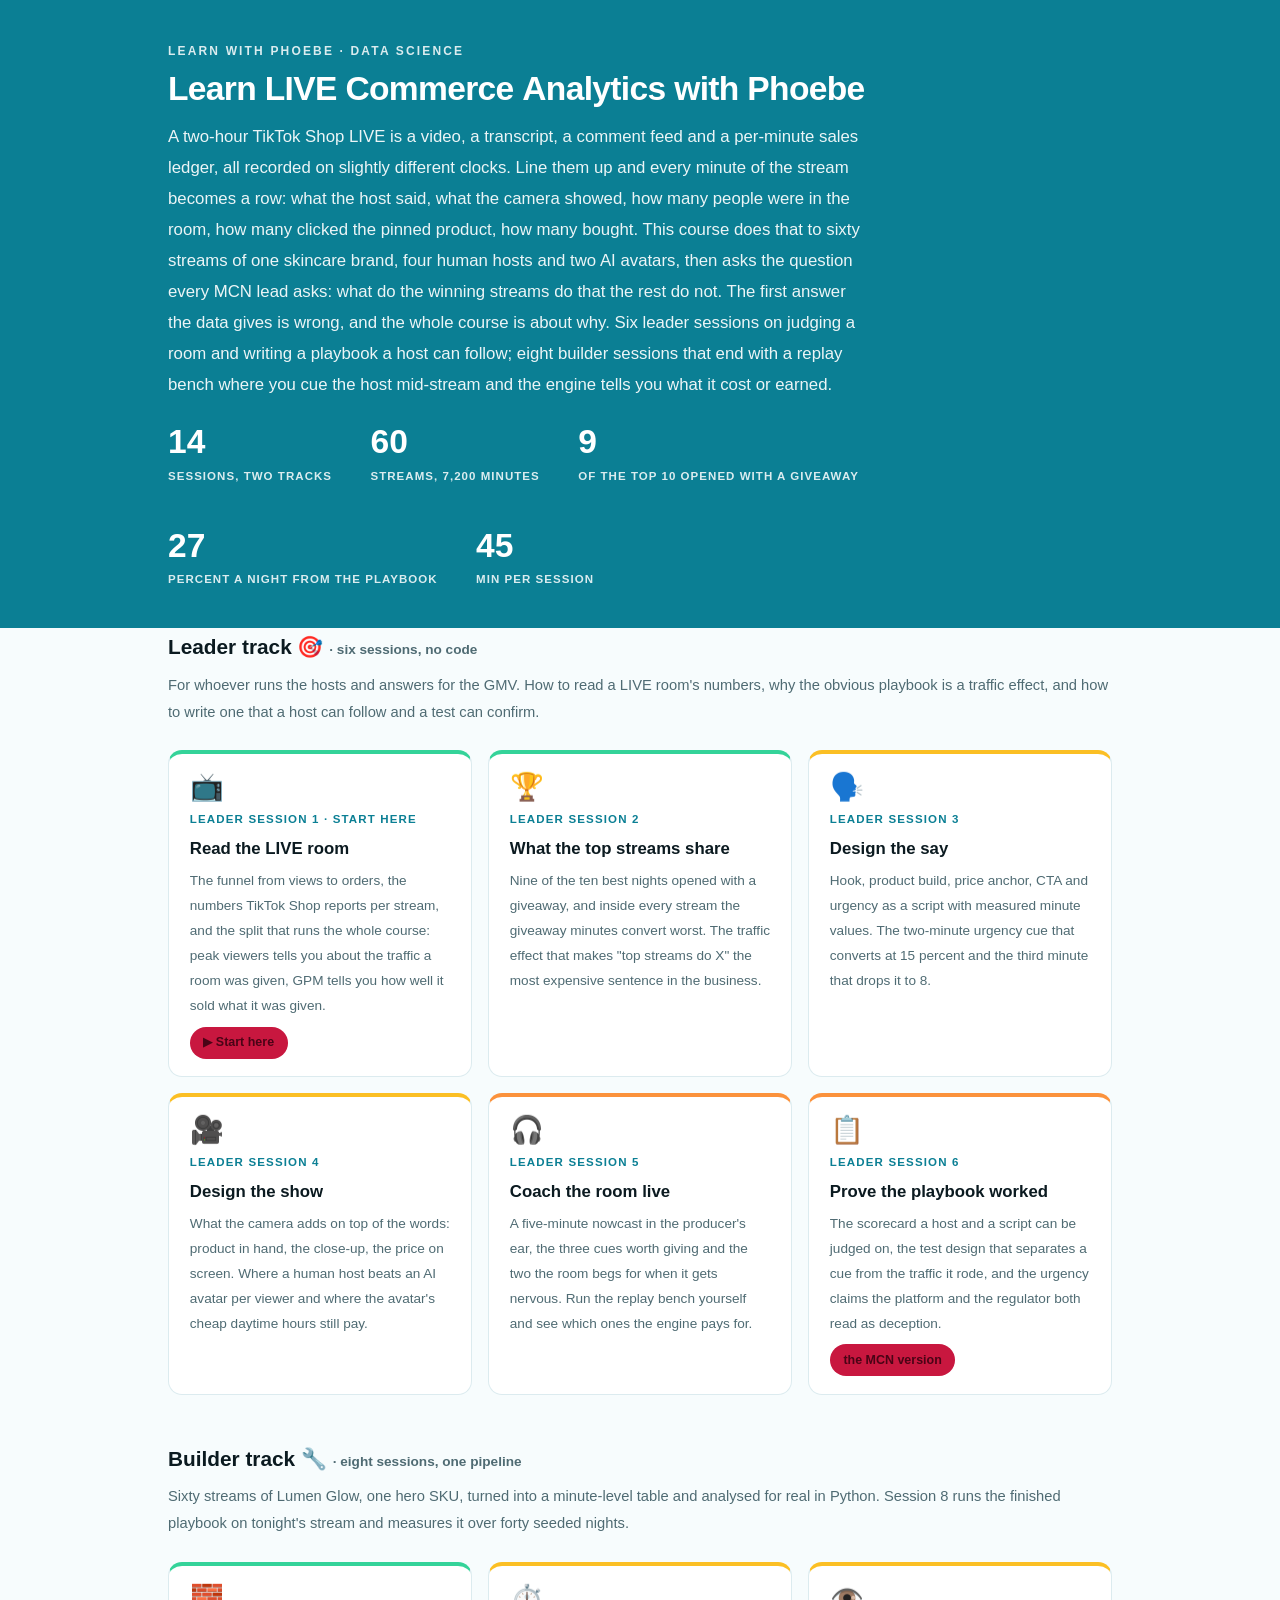
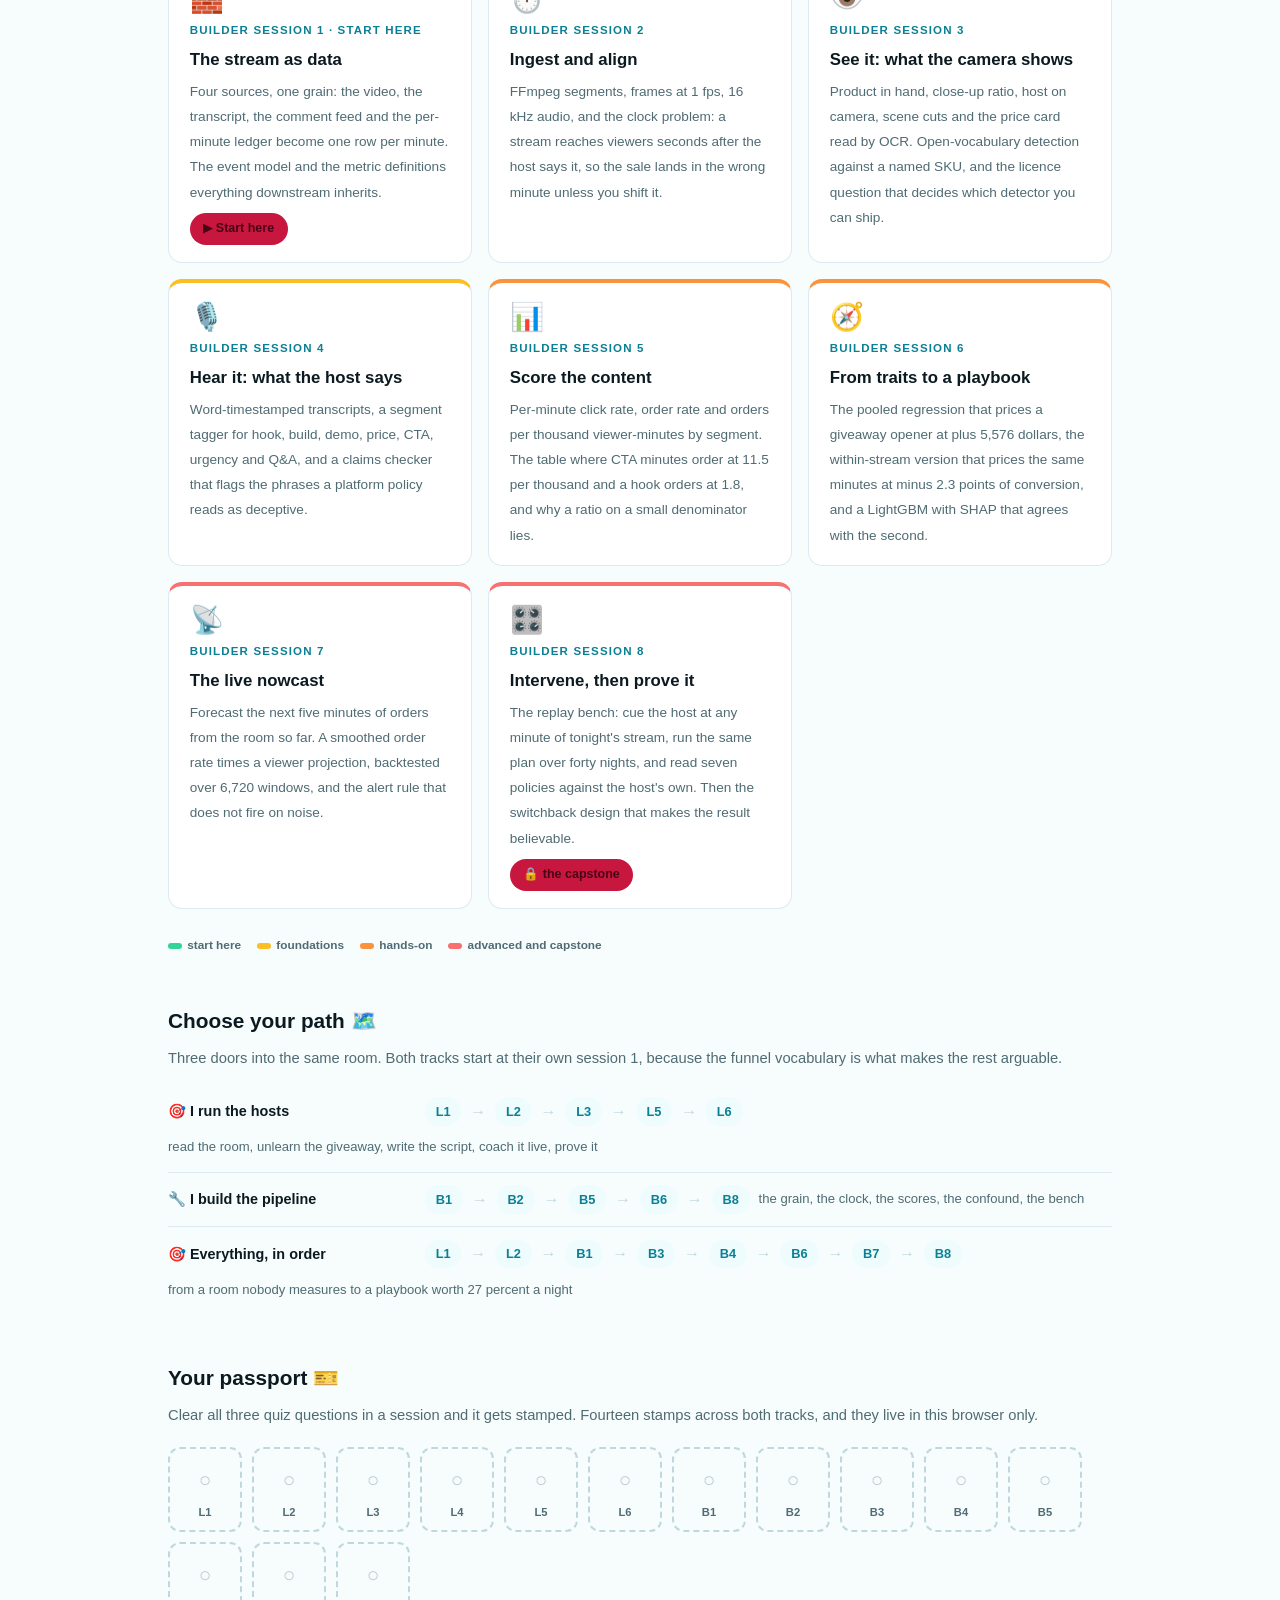
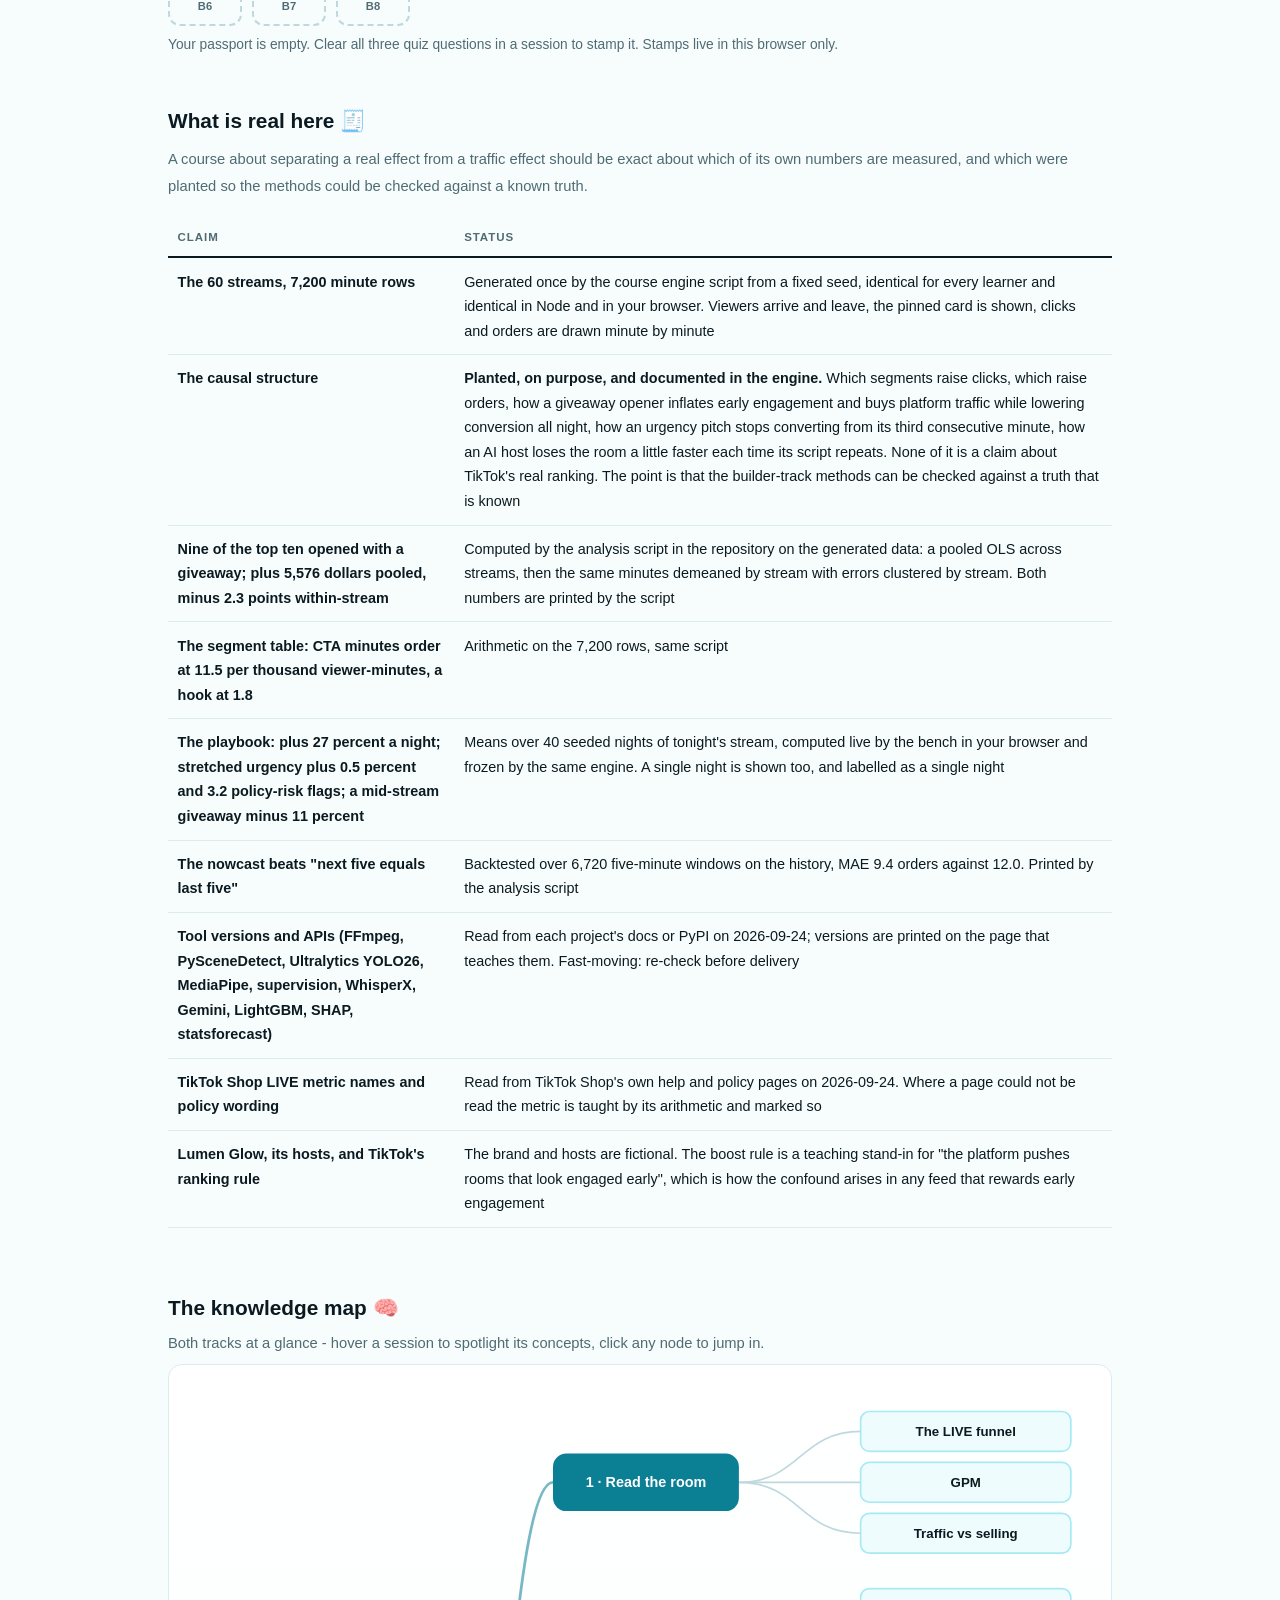
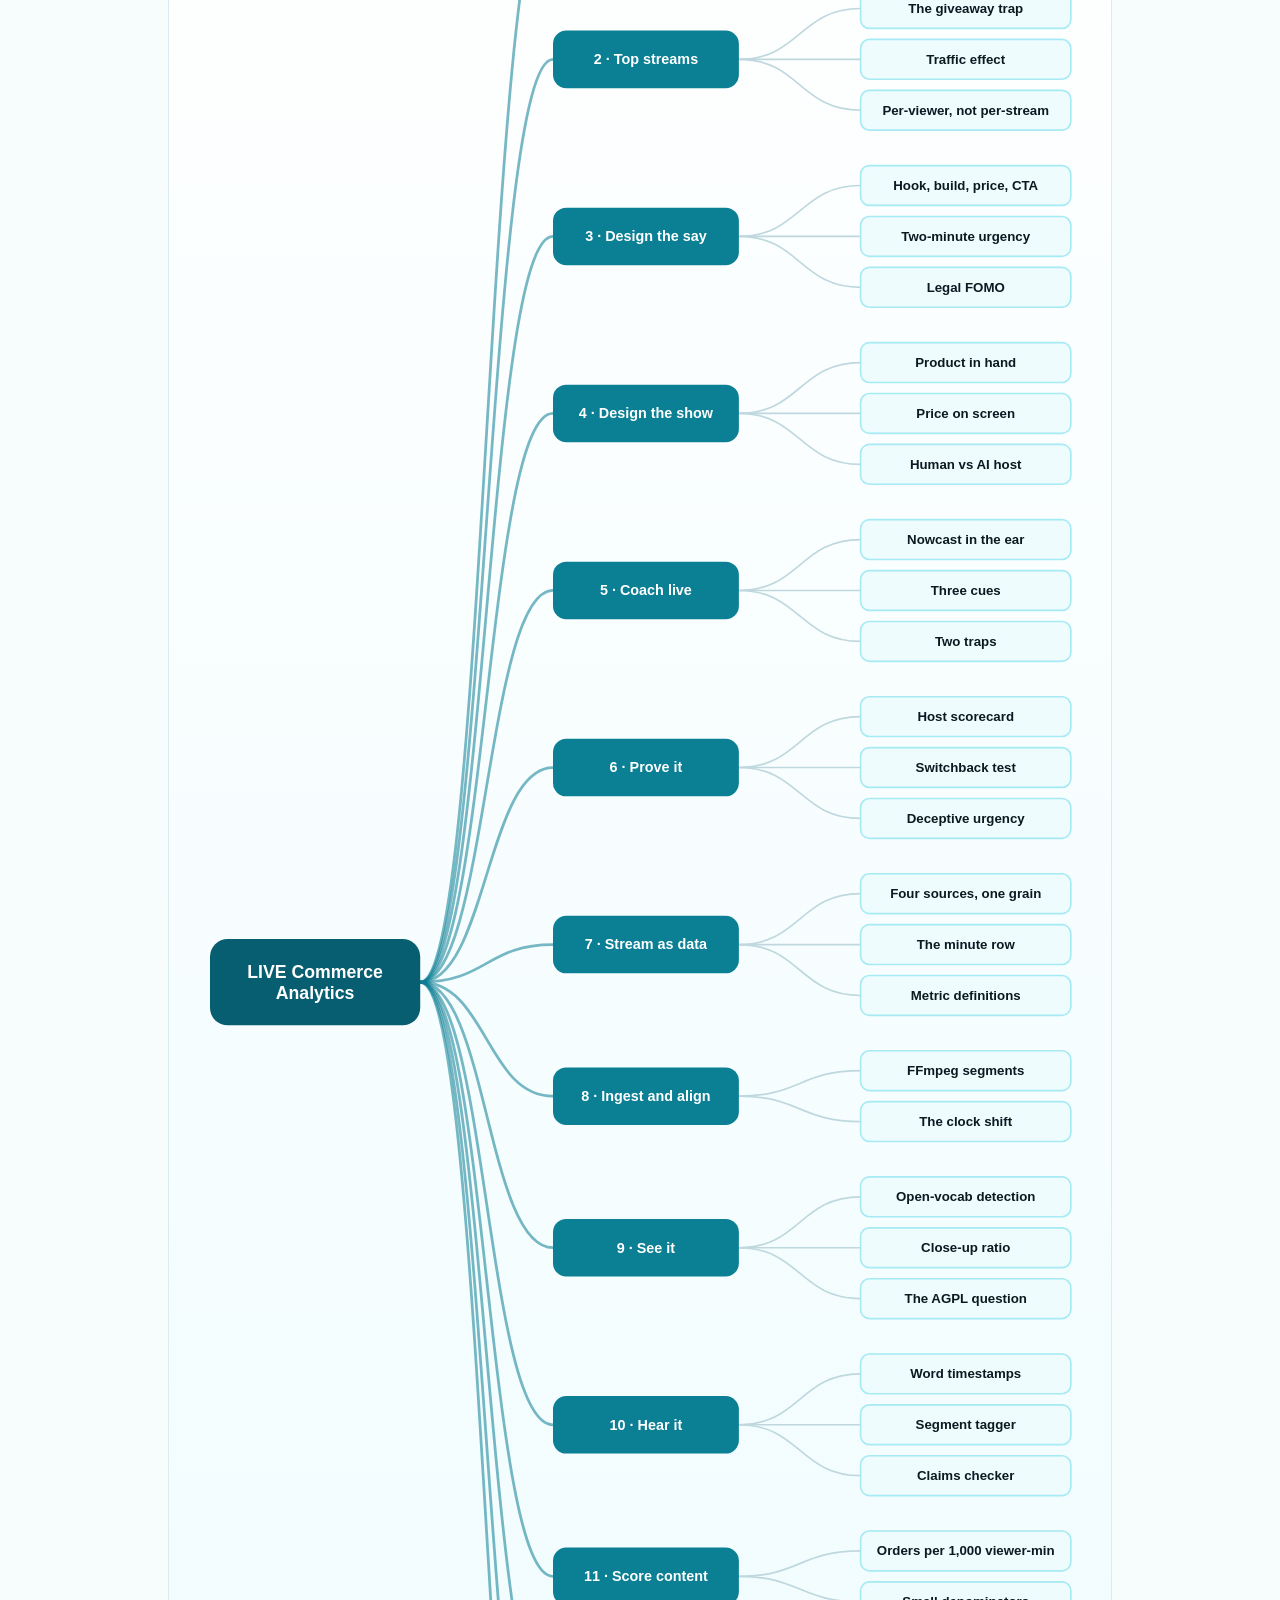
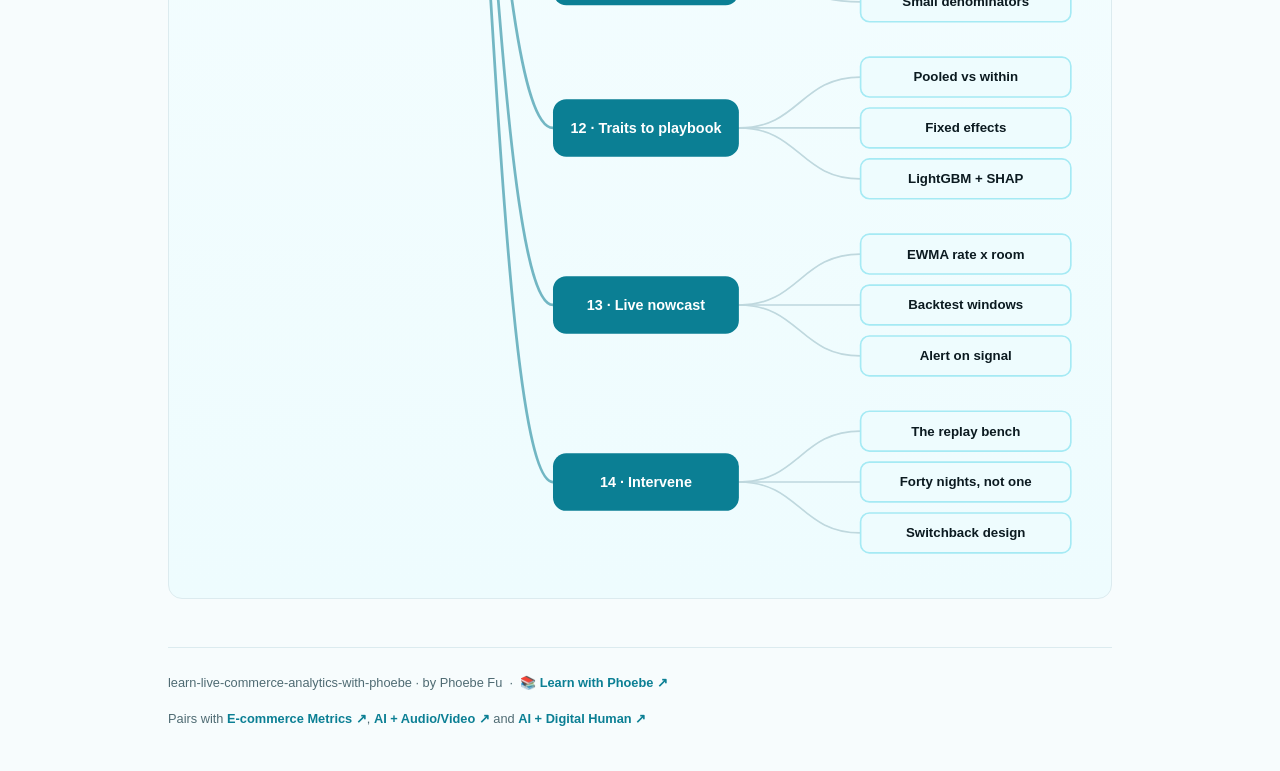
==== index.html @ bd6e3af5 "Learn LIVE Commerce Analytics with Phoebe: 14 sessions, seeded engine, replay bench Two tracks (6 le" ====
<!DOCTYPE html>
<html lang="en">
<head>
<meta charset="UTF-8">
<meta name="viewport" content="width=device-width, initial-scale=1.0">
<!-- social:start -->
<meta name="description" content="Fourteen sessions on reading a TikTok Shop LIVE room as data: the funnel, what the camera and the transcript add, why the top streams' favourite trick is a traffic effect, and a replay bench where you coach the host and measure it. Free, by Phoebe Fu.">
<meta property="og:type" content="website">
<meta property="og:site_name" content="Learn with Phoebe">
<meta property="og:title" content="Learn LIVE Commerce Analytics with Phoebe">
<meta property="og:description" content="Nine of the ten best streams opened with a giveaway. Inside a stream, the giveaway minutes convert worst. The playbook that survives that finding is worth 27 percent a night.">
<meta property="og:url" content="https://phoebefu6.github.io/learn-live-commerce-analytics-with-phoebe/">
<meta property="og:image" content="https://phoebefu6.github.io/learn-live-commerce-analytics-with-phoebe/assets/og-cover.png">
<meta name="twitter:card" content="summary_large_image">
<meta name="twitter:title" content="Learn LIVE Commerce Analytics with Phoebe">
<meta name="twitter:description" content="Nine of the ten best streams opened with a giveaway. Inside a stream, the giveaway minutes convert worst. The playbook that survives that finding is worth 27 percent a night.">
<meta name="twitter:image" content="https://phoebefu6.github.io/learn-live-commerce-analytics-with-phoebe/assets/og-cover.png">
<!-- social:end -->
<title>Learn LIVE Commerce Analytics with Phoebe</title>
<link rel="stylesheet" href="assets/style.css?v=1">
<style>

  .stats-row { display: flex; gap: 2.4rem; margin-top: 1.5rem; flex-wrap: wrap; }
  .stat b { display: block; font-size: 2.1rem; font-weight: 800; line-height: 1.05; font-variant-numeric: tabular-nums; }
  .stat span { font-size: .72rem; opacity: .85; text-transform: uppercase; letter-spacing: .09em; font-weight: 600; }

  .course-grid { display: grid; grid-template-columns: repeat(auto-fit, minmax(17rem, 1fr)); gap: 1rem; margin-top: 1.5rem; }
  .course-card {
    border: 1px solid var(--hairline);
    border-top: 4px solid var(--diff, var(--indigo));
    border-radius: var(--radius);
    padding: 1.2rem 1.3rem 1.1rem;
    display: flex;
    flex-direction: column;
    gap: .5rem;
    text-decoration: none;
    color: var(--ink);
    background: #fff;
    transition: box-shadow .15s ease, border-color .15s ease, transform .15s ease;
    position: relative;
  }
  .course-card:hover { border-color: var(--indigo-soft); border-top-color: var(--diff, var(--indigo)); box-shadow: 0 8px 28px rgba(11,127,148,.16); transform: translateY(-3px); }
  .course-card .cicon { font-size: 1.7rem; line-height: 1; }
  .course-card .cnum { font-size: .72rem; font-weight: 700; color: var(--indigo); text-transform: uppercase; letter-spacing: .1em; }
  .course-card h3 { font-size: 1.05rem; font-weight: 800; line-height: 1.3; }
  .course-card p { font-size: .85rem; color: var(--muted); flex: 1; }
  .course-card .meta { display: flex; gap: .4rem; flex-wrap: wrap; }

  .diff-legend { display: flex; gap: 1rem; margin-top: 1.6rem; font-size: .74rem; color: var(--muted); font-weight: 600; flex-wrap: wrap; }
  .diff-legend i { display: inline-block; width: .85rem; height: .35rem; border-radius: 999px; margin-right: .35rem; vertical-align: middle; }

  .paths { margin-top: 2.6rem; }
  .paths h2 { font-size: 1.3rem; font-weight: 800; margin-bottom: .3rem; }
  .paths .plede { color: var(--muted); font-size: .92rem; margin-bottom: .8rem; }
  .path { display: flex; gap: .55rem; align-items: center; padding: .75rem 0; border-bottom: .5px solid var(--hairline); flex-wrap: wrap; }
  .path:last-child { border-bottom: none; }
  .path b { min-width: 15.5rem; font-size: .9rem; }
  .path .pstep { background: var(--indigo-50); color: var(--indigo); border-radius: 999px; padding: .16rem .68rem; font-weight: 700; font-size: .8rem; text-decoration: none; transition: all .12s ease; }
  .path .pstep:hover { background: var(--indigo); color: #fff; }
  .path .parr { color: var(--faint); font-weight: 700; }

  .mm-section { margin-top: 1.6rem; }
  .mm-section h2 { font-size: 1.3rem; font-weight: 800; margin-bottom: .2rem; }
  .mm-section .mm-lede { color: var(--muted); font-size: .92rem; margin-bottom: .4rem; }
  .mm-wrap { border: 1px solid var(--hairline); border-radius: var(--radius); background: linear-gradient(180deg,#fff,#EEFCFE); padding: .6rem; overflow-x: auto; }
  .mm-svg { width: 100%; height: auto; display: block; max-width: 60rem; margin: 0 auto; min-width: 34rem; }
  .mm-link { cursor: pointer; text-decoration: none; }
  .mm-node rect { transition: opacity .15s ease, filter .15s ease; }
  .mm-node text { pointer-events: none; }
  .mm-link:hover .mm-node rect { filter: brightness(1.06); }
  .mm-edge { transition: opacity .15s ease; }
</style>
</head>
<body>

<header class="masthead">
  <div class="wrap">
    <div class="eyebrow">Learn with Phoebe · Data Science</div>
    <h1>Learn <span class="accent">LIVE Commerce Analytics</span> with Phoebe</h1>
    <p class="sub">A two-hour TikTok Shop LIVE is a video, a transcript, a comment feed and a per-minute sales ledger, all recorded on slightly different clocks. Line them up and every minute of the stream becomes a row: what the host said, what the camera showed, how many people were in the room, how many clicked the pinned product, how many bought. This course does that to sixty streams of one skincare brand, four human hosts and two AI avatars, then asks the question every MCN lead asks: what do the winning streams do that the rest do not. The first answer the data gives is wrong, and the whole course is about why. Six leader sessions on judging a room and writing a playbook a host can follow; eight builder sessions that end with a replay bench where you cue the host mid-stream and the engine tells you what it cost or earned.</p>
    <div class="stats-row">
      <div class="stat"><b data-count="14">14</b><span>sessions, two tracks</span></div>
      <div class="stat"><b data-count="60">60</b><span>streams, 7,200 minutes</span></div>
      <div class="stat"><b data-count="9">9</b><span>of the top 10 opened with a giveaway</span></div>
      <div class="stat"><b data-count="27">27</b><span>percent a night from the playbook</span></div>
      <div class="stat"><b data-count="45">45</b><span>min per session</span></div>
    </div>
  </div>
</header>

<main class="wrap">

  <section class="section">
    <div class="paths" style="margin-top:0">
      <h2>Leader track 🎯 <span style="font-size:.85rem;font-weight:600;color:var(--muted)">· six sessions, no code</span></h2>
      <p class="plede">For whoever runs the hosts and answers for the GMV. How to read a LIVE room's numbers, why the obvious playbook is a traffic effect, and how to write one that a host can follow and a test can confirm.</p>
    </div>

    <div class="course-grid">
      <a class="course-card" href="courses/a1-read-the-room.html" style="--diff:#34D399">
        <span class="cicon">📺</span>
        <span class="cnum">Leader session 1 · start here</span>
        <h3>Read the LIVE room</h3>
        <p>The funnel from views to orders, the numbers TikTok Shop reports per stream, and the split that runs the whole course: peak viewers tells you about the traffic a room was given, GPM tells you how well it sold what it was given.</p>
        <span class="meta"><span class="pill amber">▶ Start here</span></span>
      </a>
      <a class="course-card" href="courses/a2-what-top-streams-share.html" style="--diff:#34D399">
        <span class="cicon">🏆</span>
        <span class="cnum">Leader session 2</span>
        <h3>What the top streams share</h3>
        <p>Nine of the ten best nights opened with a giveaway, and inside every stream the giveaway minutes convert worst. The traffic effect that makes "top streams do X" the most expensive sentence in the business.</p>
      </a>
      <a class="course-card" href="courses/a3-design-the-say.html" style="--diff:#FBBF24">
        <span class="cicon">🗣️</span>
        <span class="cnum">Leader session 3</span>
        <h3>Design the say</h3>
        <p>Hook, product build, price anchor, CTA and urgency as a script with measured minute values. The two-minute urgency cue that converts at 15 percent and the third minute that drops it to 8.</p>
      </a>
      <a class="course-card" href="courses/a4-design-the-show.html" style="--diff:#FBBF24">
        <span class="cicon">🎥</span>
        <span class="cnum">Leader session 4</span>
        <h3>Design the show</h3>
        <p>What the camera adds on top of the words: product in hand, the close-up, the price on screen. Where a human host beats an AI avatar per viewer and where the avatar's cheap daytime hours still pay.</p>
      </a>
      <a class="course-card" href="courses/a5-coach-live.html" style="--diff:#FB923C">
        <span class="cicon">🎧</span>
        <span class="cnum">Leader session 5</span>
        <h3>Coach the room live</h3>
        <p>A five-minute nowcast in the producer's ear, the three cues worth giving and the two the room begs for when it gets nervous. Run the replay bench yourself and see which ones the engine pays for.</p>
      </a>
      <a class="course-card" href="courses/a6-prove-it-worked.html" style="--diff:#FB923C">
        <span class="cicon">📋</span>
        <span class="cnum">Leader session 6</span>
        <h3>Prove the playbook worked</h3>
        <p>The scorecard a host and a script can be judged on, the test design that separates a cue from the traffic it rode, and the urgency claims the platform and the regulator both read as deception.</p>
        <span class="meta"><span class="pill amber">the MCN version</span></span>
      </a>
    </div>
  </section>

  <section class="section">
    <div class="paths" style="margin-top:0">
      <h2>Builder track 🔧 <span style="font-size:.85rem;font-weight:600;color:var(--muted)">· eight sessions, one pipeline</span></h2>
      <p class="plede">Sixty streams of Lumen Glow, one hero SKU, turned into a minute-level table and analysed for real in Python. Session 8 runs the finished playbook on tonight's stream and measures it over forty seeded nights.</p>
    </div>

    <div class="course-grid">
      <a class="course-card" href="courses/b1-stream-as-data.html" style="--diff:#34D399">
        <span class="cicon">🧱</span>
        <span class="cnum">Builder session 1 · start here</span>
        <h3>The stream as data</h3>
        <p>Four sources, one grain: the video, the transcript, the comment feed and the per-minute ledger become one row per minute. The event model and the metric definitions everything downstream inherits.</p>
        <span class="meta"><span class="pill amber">▶ Start here</span></span>
      </a>
      <a class="course-card" href="courses/b2-ingest-and-align.html" style="--diff:#FBBF24">
        <span class="cicon">⏱️</span>
        <span class="cnum">Builder session 2</span>
        <h3>Ingest and align</h3>
        <p>FFmpeg segments, frames at 1 fps, 16 kHz audio, and the clock problem: a stream reaches viewers seconds after the host says it, so the sale lands in the wrong minute unless you shift it.</p>
      </a>
      <a class="course-card" href="courses/b3-see-it.html" style="--diff:#FBBF24">
        <span class="cicon">👁️</span>
        <span class="cnum">Builder session 3</span>
        <h3>See it: what the camera shows</h3>
        <p>Product in hand, close-up ratio, host on camera, scene cuts and the price card read by OCR. Open-vocabulary detection against a named SKU, and the licence question that decides which detector you can ship.</p>
      </a>
      <a class="course-card" href="courses/b4-hear-it.html" style="--diff:#FBBF24">
        <span class="cicon">🎙️</span>
        <span class="cnum">Builder session 4</span>
        <h3>Hear it: what the host says</h3>
        <p>Word-timestamped transcripts, a segment tagger for hook, build, demo, price, CTA, urgency and Q&amp;A, and a claims checker that flags the phrases a platform policy reads as deceptive.</p>
      </a>
      <a class="course-card" href="courses/b5-score-content.html" style="--diff:#FB923C">
        <span class="cicon">📊</span>
        <span class="cnum">Builder session 5</span>
        <h3>Score the content</h3>
        <p>Per-minute click rate, order rate and orders per thousand viewer-minutes by segment. The table where CTA minutes order at 11.5 per thousand and a hook orders at 1.8, and why a ratio on a small denominator lies.</p>
      </a>
      <a class="course-card" href="courses/b6-traits-to-playbook.html" style="--diff:#FB923C">
        <span class="cicon">🧭</span>
        <span class="cnum">Builder session 6</span>
        <h3>From traits to a playbook</h3>
        <p>The pooled regression that prices a giveaway opener at plus 5,576 dollars, the within-stream version that prices the same minutes at minus 2.3 points of conversion, and a LightGBM with SHAP that agrees with the second.</p>
      </a>
      <a class="course-card" href="courses/b7-live-nowcast.html" style="--diff:#F87171">
        <span class="cicon">📡</span>
        <span class="cnum">Builder session 7</span>
        <h3>The live nowcast</h3>
        <p>Forecast the next five minutes of orders from the room so far. A smoothed order rate times a viewer projection, backtested over 6,720 windows, and the alert rule that does not fire on noise.</p>
      </a>
      <a class="course-card" href="courses/b8-intervene.html" style="--diff:#F87171">
        <span class="cicon">🎛️</span>
        <span class="cnum">Builder session 8</span>
        <h3>Intervene, then prove it</h3>
        <p>The replay bench: cue the host at any minute of tonight's stream, run the same plan over forty nights, and read seven policies against the host's own. Then the switchback design that makes the result believable.</p>
        <span class="meta"><span class="pill amber">🔒 the capstone</span></span>
      </a>
    </div>

    <div class="diff-legend">
      <span><i style="background:#34D399"></i>start here</span>
      <span><i style="background:#FBBF24"></i>foundations</span>
      <span><i style="background:#FB923C"></i>hands-on</span>
      <span><i style="background:#F87171"></i>advanced and capstone</span>
    </div>
  </section>

  <section class="section">
    <div class="paths">
      <h2>Choose your path 🗺️</h2>
      <p class="plede">Three doors into the same room. Both tracks start at their own session 1, because the funnel vocabulary is what makes the rest arguable.</p>
      <div class="path"><b>🎯 I run the hosts</b>
        <a class="pstep" href="courses/a1-read-the-room.html">L1</a>
        <span class="parr">→</span>
        <a class="pstep" href="courses/a2-what-top-streams-share.html">L2</a>
        <span class="parr">→</span>
        <a class="pstep" href="courses/a3-design-the-say.html">L3</a>
        <span class="parr">→</span>
        <a class="pstep" href="courses/a5-coach-live.html">L5</a>
        <span class="parr">→</span>
        <a class="pstep" href="courses/a6-prove-it-worked.html">L6</a>
        <span style="font-size:.82rem;color:var(--muted)">read the room, unlearn the giveaway, write the script, coach it live, prove it</span>
      </div>
      <div class="path"><b>🔧 I build the pipeline</b>
        <a class="pstep" href="courses/b1-stream-as-data.html">B1</a>
        <span class="parr">→</span>
        <a class="pstep" href="courses/b2-ingest-and-align.html">B2</a>
        <span class="parr">→</span>
        <a class="pstep" href="courses/b5-score-content.html">B5</a>
        <span class="parr">→</span>
        <a class="pstep" href="courses/b6-traits-to-playbook.html">B6</a>
        <span class="parr">→</span>
        <a class="pstep" href="courses/b8-intervene.html">B8</a>
        <span style="font-size:.82rem;color:var(--muted)">the grain, the clock, the scores, the confound, the bench</span>
      </div>
      <div class="path"><b>🎯 Everything, in order</b>
        <a class="pstep" href="courses/a1-read-the-room.html">L1</a>
        <span class="parr">→</span>
        <a class="pstep" href="courses/a2-what-top-streams-share.html">L2</a>
        <span class="parr">→</span>
        <a class="pstep" href="courses/b1-stream-as-data.html">B1</a>
        <span class="parr">→</span>
        <a class="pstep" href="courses/b3-see-it.html">B3</a>
        <span class="parr">→</span>
        <a class="pstep" href="courses/b4-hear-it.html">B4</a>
        <span class="parr">→</span>
        <a class="pstep" href="courses/b6-traits-to-playbook.html">B6</a>
        <span class="parr">→</span>
        <a class="pstep" href="courses/b7-live-nowcast.html">B7</a>
        <span class="parr">→</span>
        <a class="pstep" href="courses/b8-intervene.html">B8</a>
        <span style="font-size:.82rem;color:var(--muted)">from a room nobody measures to a playbook worth 27 percent a night</span>
      </div>
    </div>
  </section>

  <section class="section">
    <div class="paths" style="margin-top:0">
      <h2>Your passport 🎫</h2>
      <p class="plede">Clear all three quiz questions in a session and it gets stamped. Fourteen stamps across both tracks, and they live in this browser only.</p>
    </div>
    <div class="pp-strip"></div>
  </section>

  <section class="section">
    <div class="paths" style="margin-top:0">
      <h2>What is real here 🧾</h2>
      <p class="plede">A course about separating a real effect from a traffic effect should be exact about which of its own numbers are measured, and which were planted so the methods could be checked against a known truth.</p>
    </div>
    <table class="clean">
      <tr><th>Claim</th><th>Status</th></tr>
      <tr><td>The 60 streams, 7,200 minute rows</td><td>Generated once by the course engine script from a fixed seed, identical for every learner and identical in Node and in your browser. Viewers arrive and leave, the pinned card is shown, clicks and orders are drawn minute by minute</td></tr>
      <tr><td>The causal structure</td><td><strong>Planted, on purpose, and documented in the engine.</strong> Which segments raise clicks, which raise orders, how a giveaway opener inflates early engagement and buys platform traffic while lowering conversion all night, how an urgency pitch stops converting from its third consecutive minute, how an AI host loses the room a little faster each time its script repeats. None of it is a claim about TikTok's real ranking. The point is that the builder-track methods can be checked against a truth that is known</td></tr>
      <tr><td>Nine of the top ten opened with a giveaway; plus 5,576 dollars pooled, minus 2.3 points within-stream</td><td>Computed by the analysis script in the repository on the generated data: a pooled OLS across streams, then the same minutes demeaned by stream with errors clustered by stream. Both numbers are printed by the script</td></tr>
      <tr><td>The segment table: CTA minutes order at 11.5 per thousand viewer-minutes, a hook at 1.8</td><td>Arithmetic on the 7,200 rows, same script</td></tr>
      <tr><td>The playbook: plus 27 percent a night; stretched urgency plus 0.5 percent and 3.2 policy-risk flags; a mid-stream giveaway minus 11 percent</td><td>Means over 40 seeded nights of tonight's stream, computed live by the bench in your browser and frozen by the same engine. A single night is shown too, and labelled as a single night</td></tr>
      <tr><td>The nowcast beats "next five equals last five"</td><td>Backtested over 6,720 five-minute windows on the history, MAE 9.4 orders against 12.0. Printed by the analysis script</td></tr>
      <tr><td>Tool versions and APIs (FFmpeg, PySceneDetect, Ultralytics YOLO26, MediaPipe, supervision, WhisperX, Gemini, LightGBM, SHAP, statsforecast)</td><td>Read from each project's docs or PyPI on 2026-09-24; versions are printed on the page that teaches them. Fast-moving: re-check before delivery</td></tr>
      <tr><td>TikTok Shop LIVE metric names and policy wording</td><td>Read from TikTok Shop's own help and policy pages on 2026-09-24. Where a page could not be read the metric is taught by its arithmetic and marked so</td></tr>
      <tr><td>Lumen Glow, its hosts, and TikTok's ranking rule</td><td>The brand and hosts are fictional. The boost rule is a teaching stand-in for "the platform pushes rooms that look engaged early", which is how the confound arises in any feed that rewards early engagement</td></tr>
    </table>
  </section>

  <section class="section mm-section">
    <h2>The knowledge map 🧠</h2>
    <p class="mm-lede">Both tracks at a glance - hover a session to spotlight its concepts, click any node to jump in.</p>
    <div class="mm-wrap"><div id="mindmap"></div></div>
  </section>

  <footer class="pagefoot">
    <span>learn-live-commerce-analytics-with-phoebe · by Phoebe Fu &nbsp;·&nbsp; 📚 <a href="https://phoebefu6.github.io/learn-with-phoebe/">Learn with Phoebe ↗</a></span>
    <span>Pairs with <a href="https://phoebefu6.github.io/learn-ecommerce-metrics-with-phoebe/">E-commerce Metrics ↗</a>, <a href="https://phoebefu6.github.io/learn-ai-media-with-phoebe/">AI + Audio/Video ↗</a> and <a href="https://phoebefu6.github.io/learn-ai-digital-human-with-phoebe/">AI + Digital Human ↗</a></span>
  </footer>

</main>

<script>
window.MINDMAP_DATA = {"title": "LIVE Commerce\nAnalytics", "centerColor": "#075E70", "sessions": [{"label": "Read the room", "href": "courses/a1-read-the-room.html", "concepts": [{"label": "The LIVE funnel", "href": "courses/a1-read-the-room.html"}, {"label": "GPM", "href": "courses/a1-read-the-room.html"}, {"label": "Traffic vs selling", "href": "courses/a1-read-the-room.html"}]}, {"label": "Top streams", "href": "courses/a2-what-top-streams-share.html", "concepts": [{"label": "The giveaway trap", "href": "courses/a2-what-top-streams-share.html"}, {"label": "Traffic effect", "href": "courses/a2-what-top-streams-share.html"}, {"label": "Per-viewer, not per-stream", "href": "courses/a2-what-top-streams-share.html"}]}, {"label": "Design the say", "href": "courses/a3-design-the-say.html", "concepts": [{"label": "Hook, build, price, CTA", "href": "courses/a3-design-the-say.html"}, {"label": "Two-minute urgency", "href": "courses/a3-design-the-say.html"}, {"label": "Legal FOMO", "href": "courses/a3-design-the-say.html"}]}, {"label": "Design the show", "href": "courses/a4-design-the-show.html", "concepts": [{"label": "Product in hand", "href": "courses/a4-design-the-show.html"}, {"label": "Price on screen", "href": "courses/a4-design-the-show.html"}, {"label": "Human vs AI host", "href": "courses/a4-design-the-show.html"}]}, {"label": "Coach live", "href": "courses/a5-coach-live.html", "concepts": [{"label": "Nowcast in the ear", "href": "courses/a5-coach-live.html"}, {"label": "Three cues", "href": "courses/a5-coach-live.html"}, {"label": "Two traps", "href": "courses/a5-coach-live.html"}]}, {"label": "Prove it", "href": "courses/a6-prove-it-worked.html", "concepts": [{"label": "Host scorecard", "href": "courses/a6-prove-it-worked.html"}, {"label": "Switchback test", "href": "courses/a6-prove-it-worked.html"}, {"label": "Deceptive urgency", "href": "courses/a6-prove-it-worked.html"}]}, {"label": "Stream as data", "href": "courses/b1-stream-as-data.html", "concepts": [{"label": "Four sources, one grain", "href": "courses/b1-stream-as-data.html"}, {"label": "The minute row", "href": "courses/b1-stream-as-data.html"}, {"label": "Metric definitions", "href": "courses/b1-stream-as-data.html"}]}, {"label": "Ingest and align", "href": "courses/b2-ingest-and-align.html", "concepts": [{"label": "FFmpeg segments", "href": "courses/b2-ingest-and-align.html"}, {"label": "The clock shift", "href": "courses/b2-ingest-and-align.html"}]}, {"label": "See it", "href": "courses/b3-see-it.html", "concepts": [{"label": "Open-vocab detection", "href": "courses/b3-see-it.html"}, {"label": "Close-up ratio", "href": "courses/b3-see-it.html"}, {"label": "The AGPL question", "href": "courses/b3-see-it.html"}]}, {"label": "Hear it", "href": "courses/b4-hear-it.html", "concepts": [{"label": "Word timestamps", "href": "courses/b4-hear-it.html"}, {"label": "Segment tagger", "href": "courses/b4-hear-it.html"}, {"label": "Claims checker", "href": "courses/b4-hear-it.html"}]}, {"label": "Score content", "href": "courses/b5-score-content.html", "concepts": [{"label": "Orders per 1,000 viewer-min", "href": "courses/b5-score-content.html"}, {"label": "Small denominators", "href": "courses/b5-score-content.html"}]}, {"label": "Traits to playbook", "href": "courses/b6-traits-to-playbook.html", "concepts": [{"label": "Pooled vs within", "href": "courses/b6-traits-to-playbook.html"}, {"label": "Fixed effects", "href": "courses/b6-traits-to-playbook.html"}, {"label": "LightGBM + SHAP", "href": "courses/b6-traits-to-playbook.html"}]}, {"label": "Live nowcast", "href": "courses/b7-live-nowcast.html", "concepts": [{"label": "EWMA rate x room", "href": "courses/b7-live-nowcast.html"}, {"label": "Backtest windows", "href": "courses/b7-live-nowcast.html"}, {"label": "Alert on signal", "href": "courses/b7-live-nowcast.html"}]}, {"label": "Intervene", "href": "courses/b8-intervene.html", "concepts": [{"label": "The replay bench", "href": "courses/b8-intervene.html"}, {"label": "Forty nights, not one", "href": "courses/b8-intervene.html"}, {"label": "Switchback design", "href": "courses/b8-intervene.html"}]}]};
</script>
<script src="assets/app.js?v=1"></script>
<script src="assets/mindmap.js?v=1"></script>
</body>
</html>
---- assets/style.css ----
/* learn-mcp-with-phoebe - editorial bold design system
   Accent: SQLite blue #0B7F94 · Ink navy #075E70 · Flagship: amber #C8173F
   (CSS var names still read --indigo/--amber; they hold SQL-blue values.) */

:root {
  --indigo: #0B7F94;
  --indigo-deep: #075E70;
  --indigo-mid: #22C3DD;
  --indigo-soft: #A5EAF4;
  --indigo-50: #EEFCFE;
  --ink: #0B1A20;
  --muted: #4F6B73;
  --faint: #BFD8DE;
  --hairline: #DCEBEF;
  --amber: #C8173F;
  --amber-ink: #4A0416;
  --amber-50: #FFF0F4;
  --paper: #F7FCFD;
  --code-bg: #062B33;
  --code-ink: #D6F3F8;
  --radius: 14px;
}

* { margin: 0; padding: 0; box-sizing: border-box; }

html { font-size: 16px; scroll-behavior: smooth; }
html.zoom-125 { font-size: 20px; }
html.zoom-150 { font-size: 24px; }

body {
  font-family: "Inter", -apple-system, BlinkMacSystemFont, "Segoe UI", Roboto, sans-serif;
  background: var(--paper);
  color: var(--ink);
  line-height: 1.85;
  font-feature-settings: "tnum";
}

.wrap { max-width: 62rem; margin: 0 auto; padding: 0 1.5rem; }

/* ---------- header band ---------- */
.masthead {
  background: var(--indigo);
  color: #fff;
  padding: 2.5rem 0 2.25rem;
}
.masthead .eyebrow {
  font-size: .75rem;
  letter-spacing: .18em;
  text-transform: uppercase;
  opacity: .85;
  font-weight: 600;
}
.masthead h1 {
  font-size: 2.1rem;
  line-height: 1.15;
  font-weight: 800;
  margin: .5rem 0 .75rem;
  letter-spacing: -.02em;
}
.masthead h1 .accent { color: inherit; }
.masthead .sub { font-size: 1.05rem; opacity: .92; max-width: 44rem; }

.chip-row { display: flex; flex-wrap: wrap; gap: .5rem; margin-top: 1.1rem; }
.chip {
  display: inline-flex;
  align-items: center;
  gap: .35rem;
  border-radius: 999px;
  padding: .25rem .8rem;
  font-size: .78rem;
  font-weight: 600;
  white-space: nowrap;
}
.chip.level { background: #fff; color: var(--indigo); }
.chip.audience { background: rgba(255,255,255,.16); color: #fff; border: 1px solid rgba(255,255,255,.35); }
.chip.time { background: var(--ink); color: #fff; font-variant-numeric: tabular-nums; }


/* ---------- toolbar ---------- */
.toolbar {
  position: sticky;
  top: 0;
  z-index: 40;
  background: rgba(255,255,255,.94);
  backdrop-filter: blur(6px);
  border-bottom: 1px solid var(--hairline);
  padding: .55rem 0;
}
.toolbar .wrap { display: flex; align-items: center; gap: .6rem; }
.toolbar .crumb { font-size: .8rem; color: var(--muted); font-weight: 600; margin-right: auto; }
.toolbar .crumb a { color: var(--indigo); text-decoration: none; }
.btn {
  border: 1px solid var(--hairline);
  background: #fff;
  color: var(--ink);
  border-radius: 999px;
  padding: .35rem .9rem;
  font-size: .78rem;
  font-weight: 600;
  cursor: pointer;
  font-family: inherit;
  transition: all .15s ease;
}
.btn:hover { border-color: var(--indigo); color: var(--indigo); }
.btn.primary { background: var(--indigo); border-color: var(--indigo); color: #fff; }
.btn.primary:hover { background: var(--indigo-deep); }

/* ---------- sections ---------- */
main { padding: 2.5rem 0 4rem; }

.section { margin-bottom: 2.8rem; }
.section-kicker { margin-bottom: 1rem; }
.section-kicker .klabel {
  display: block;
  font-size: .72rem;
  text-transform: uppercase;
  letter-spacing: .1em;
  color: var(--indigo);
  font-weight: 700;
  margin-bottom: .35rem;
}
.section-kicker h2 {
  font-size: 1.45rem;
  font-weight: 800;
  letter-spacing: -.01em;
  display: flex;
  align-items: center;
  gap: .7rem;
  flex-wrap: wrap;
}
.section-kicker .tag {
  border-radius: 999px;
  padding: .18rem .7rem;
  font-size: .7rem;
  font-weight: 700;
  text-transform: uppercase;
  letter-spacing: .08em;
}
.tag.concept { background: var(--indigo-50); color: var(--indigo); }
.tag.demo { background: var(--amber-50); color: var(--amber-ink); }
.tag.exercise { background: var(--ink); color: #fff; }

.lede { color: var(--muted); max-width: 46rem; margin-bottom: 1.4rem; line-height: 1.8; }

/* live vs self-study markers on cards */
.mode {
  font-size: .64rem;
  font-weight: 700;
  text-transform: uppercase;
  letter-spacing: .07em;
  padding: .14rem .6rem;
  border-radius: 999px;
  flex: none;
}
.mode.live { background: var(--indigo); color: #fff; }
.mode.self { background: #fff; color: var(--muted); border: 1px solid var(--hairline); }

/* ---------- accordions ---------- */
details.card {
  border: 1px solid var(--hairline);
  border-radius: var(--radius);
  margin-bottom: .8rem;
  overflow: hidden;
  background: #fff;
}
details.card[open] { border-color: var(--indigo-soft); box-shadow: 0 8px 28px rgba(11,127,148,.08); }
details.card summary {
  list-style: none;
  cursor: pointer;
  padding: 1rem 1.25rem;
  display: flex;
  align-items: center;
  gap: .75rem;
  font-weight: 700;
  font-size: 1.02rem;
  user-select: none;
}
details.card summary::-webkit-details-marker { display: none; }
details.card summary .dot {
  width: .6rem; height: .6rem;
  border-radius: 999px;
  background: var(--indigo);
  flex: none;
}
details.card summary .mini { margin-left: auto; font-size: .72rem; color: var(--muted); font-weight: 600; white-space: nowrap; }
details.card summary .caret { transition: transform .2s ease; color: var(--indigo); font-size: .8rem; }
details.card[open] summary .caret { transform: rotate(90deg); }
details.card .body { padding: 0 1.25rem 1.4rem; border-top: 1px solid var(--hairline); padding-top: 1.15rem; }
details.card .body p { margin-bottom: 1.05rem; max-width: 48rem; }
details.card .body p:last-child { margin-bottom: 0; }
details.card .body ul, details.card .body ol { margin: 0 0 1.1rem 1.2rem; max-width: 47rem; }
details.card .body li { margin-bottom: .65rem; }
details.card .body h4 { font-size: .95rem; font-weight: 700; margin: 1.1rem 0 .45rem; }
details.card .body h4:first-child { margin-top: 0; }

/* ---------- pills & legends ---------- */
.legend { display: flex; flex-wrap: wrap; gap: .5rem; margin: 0 0 1.2rem; }
.pill {
  display: inline-flex;
  align-items: center;
  gap: .4rem;
  border-radius: 999px;
  padding: .28rem .85rem;
  font-size: .78rem;
  font-weight: 600;
}
.pill.solid { background: var(--indigo); color: #fff; }
.pill.light { background: var(--indigo-50); color: var(--indigo); }
.pill.inkpill { background: var(--ink); color: #fff; }
.pill.amber, .pill.peach { background: var(--amber); color: var(--amber-ink); }
.pill.bare { color: var(--faint); }

/* ---------- 4D grid ---------- */
.grid-2 { display: grid; grid-template-columns: repeat(auto-fit, minmax(15rem, 1fr)); gap: .8rem; margin: .5rem 0 1rem; }
.d-card {
  border: 1px solid var(--hairline);
  border-left: 4px solid var(--indigo);
  border-radius: 10px;
  padding: 1rem 1.1rem;
}
.d-card h4 { font-size: .95rem; margin-bottom: .3rem; }
.d-card h4 .lead-letter { color: var(--indigo); }
.d-card p { font-size: .86rem; color: var(--muted); margin: 0; }

/* ---------- tables ---------- */
table.clean { width: 100%; border-collapse: collapse; font-size: .9rem; margin: .4rem 0 1rem; }
table.clean th {
  text-align: left;
  font-size: .72rem;
  text-transform: uppercase;
  letter-spacing: .08em;
  color: var(--muted);
  padding: .5rem .6rem;
  border-bottom: 2px solid var(--ink);
}
table.clean td { padding: .7rem .6rem; border-bottom: .5px solid var(--hairline); vertical-align: top; line-height: 1.7; }
table.clean td:first-child { font-weight: 600; }

/* ---------- prompt boxes ---------- */
.prompt-box {
  position: relative;
  background: var(--code-bg);
  color: var(--code-ink);
  border-radius: var(--radius);
  padding: 1.1rem 1.2rem;
  margin: 1rem 0 1.2rem;
  font-family: "SF Mono", ui-monospace, Menlo, Consolas, monospace;
  font-size: .84rem;
  line-height: 1.65;
  white-space: pre-wrap;
  word-break: break-word;
}
.prompt-box .label {
  position: absolute;
  top: -0.7rem;
  left: 1rem;
  background: var(--indigo);
  color: #fff;
  font-family: "Inter", -apple-system, sans-serif;
  font-size: .68rem;
  font-weight: 700;
  letter-spacing: .06em;
  text-transform: uppercase;
  border-radius: 999px;
  padding: .15rem .7rem;
}
.prompt-box.bad .label { background: var(--faint); color: var(--ink); }
.prompt-box.good .label { background: var(--amber); color: var(--amber-ink); }
.copy-btn {
  position: absolute;
  top: .7rem;
  right: .7rem;
  background: rgba(255,255,255,.1);
  border: 1px solid rgba(255,255,255,.25);
  color: #fff;
  border-radius: 999px;
  padding: .25rem .8rem;
  font-size: .72rem;
  font-weight: 600;
  cursor: pointer;
  font-family: "Inter", -apple-system, sans-serif;
  transition: background .15s ease;
}
.copy-btn:hover { background: rgba(255,255,255,.22); }
.copy-btn.copied { background: var(--amber); border-color: var(--amber); color: var(--amber-ink); }

/* ---------- demo steps ---------- */
.steps { counter-reset: step; margin: .6rem 0 1rem; }
.step {
  display: flex;
  gap: .9rem;
  padding: .85rem 0;
  border-bottom: .5px solid var(--hairline);
}
.step:last-child { border-bottom: none; }
.step::before {
  counter-increment: step;
  content: counter(step);
  flex: none;
  width: 1.7rem; height: 1.7rem;
  border-radius: 999px;
  background: var(--indigo-50);
  color: var(--indigo);
  font-weight: 700;
  font-size: .85rem;
  display: inline-flex;
  align-items: center;
  justify-content: center;
  margin-top: .1rem;
}
.step p { margin: 0; }

/* ---------- callouts ---------- */
.callout {
  border-radius: var(--radius);
  padding: 1rem 1.2rem;
  margin: 1rem 0;
  font-size: .92rem;
}
.callout.tip { background: var(--indigo-50); border-left: 4px solid var(--indigo); }
.callout.win { background: var(--amber-50); border-left: 4px solid var(--amber); }
.callout strong:first-child { display: block; margin-bottom: .2rem; }

.callout.example {
  background: #FFFFFF;
  border: 1px solid var(--hairline);
  border-left: 4px solid var(--amber);
  font-size: .9rem;
}
.callout.example .ex-pill {
  display: inline-block;
  background: var(--amber);
  color: var(--amber-ink);
  border-radius: 999px;
  padding: .15rem .7rem;
  font-size: .68rem;
  font-weight: 700;
  text-transform: uppercase;
  letter-spacing: .06em;
  margin-bottom: .5rem;
}
.callout.example p { margin: 0 0 .75rem; max-width: 47rem; }
.callout.example p:last-child { margin-bottom: 0; }
.callout.example ul { margin: 0 0 0 1.1rem; max-width: 46rem; }
.callout.example li { margin-bottom: .6rem; }
.callout.example li:last-child { margin-bottom: 0; }

/* ---------- zoomable figures ---------- */
figure.zoomable {
  border: 1px solid var(--hairline);
  border-radius: var(--radius);
  padding: 1.2rem;
  margin: 1rem 0 1.4rem;
  cursor: zoom-in;
  transition: box-shadow .15s ease;
  background: #fff;
}
figure.zoomable:hover { box-shadow: 0 8px 28px rgba(11,127,148,.12); }
figure.zoomable svg, figure.zoomable img { width: 100%; height: auto; display: block; }
figure.zoomable figcaption {
  margin-top: .6rem;
  font-size: .76rem;
  color: var(--muted);
  font-weight: 600;
  display: flex;
  align-items: center;
  gap: .4rem;
}

.lightbox {
  position: fixed;
  inset: 0;
  z-index: 100;
  background: rgba(17,24,39,.9);
  display: none;
  align-items: center;
  justify-content: center;
  padding: 3vh 3vw;
  cursor: zoom-out;
}
.lightbox.open { display: flex; }
.lightbox .inner {
  background: #fff;
  border-radius: var(--radius);
  padding: 2rem;
  max-width: 94vw;
  max-height: 92vh;
  overflow: auto;
}
.lightbox .inner svg, .lightbox .inner img { width: min(88vw, 70rem); height: auto; }
.lightbox .close-hint {
  position: fixed;
  top: 1rem; right: 1.4rem;
  color: #fff;
  font-size: .8rem;
  font-weight: 600;
  opacity: .8;
}

/* ---------- courses covered ---------- */
.covered { border: 1px solid var(--hairline); border-radius: var(--radius); overflow: hidden; }
.covered-row {
  display: flex;
  align-items: baseline;
  gap: .8rem;
  padding: .75rem 1.1rem;
  border-bottom: .5px solid var(--hairline);
  font-size: .9rem;
}
.covered-row:last-child { border-bottom: none; }
.covered-row .status { flex: none; }
.covered-row .name { font-weight: 600; }
.covered-row .note { margin-left: auto; color: var(--muted); font-size: .78rem; text-align: right; }

/* ---------- cheat sheet footer ---------- */
.cheat {
  background: var(--ink);
  color: #fff;
  border-radius: var(--radius);
  padding: 1.6rem 1.6rem 1.3rem;
  margin-top: 3rem;
}
.cheat h3 { font-size: 1.1rem; margin-bottom: 1rem; }
.cheat h3 span { color: var(--indigo-soft); }
.cheat .grid-2 { gap: 1rem; }
.cheat .cheat-item { border-left: 3px solid var(--indigo-mid); padding-left: .8rem; }
.cheat .cheat-item b { display: block; font-size: .85rem; color: var(--indigo-soft); }
.cheat .cheat-item span { font-size: .82rem; opacity: .85; }

footer.pagefoot {
  border-top: 1px solid var(--hairline);
  margin-top: 3rem;
  padding: 1.4rem 0 2.5rem;
  font-size: .8rem;
  color: var(--muted);
  display: flex;
  justify-content: space-between;
  flex-wrap: wrap;
  gap: .8rem;
}
footer.pagefoot a { color: var(--indigo); text-decoration: none; font-weight: 600; }

/* ---------- wayfinding: reading progress + section dots + part numbers ---------- */

#progress-bar {
  position: fixed;
  top: 0; left: 0;
  height: 3px;
  width: 0;
  background: linear-gradient(90deg, var(--indigo), var(--amber));
  z-index: 90;
}

.pagenav {
  position: fixed;
  right: 1.1rem;
  top: 50%;
  transform: translateY(-50%);
  z-index: 50;
  display: flex;
  flex-direction: column;
  gap: .55rem;
}
.pagenav a {
  width: .68rem; height: .68rem;
  border-radius: 999px;
  background: #fff;
  border: 2px solid var(--faint);
  display: block;
  position: relative;
  transition: all .15s ease;
}
.pagenav a:hover { border-color: var(--indigo); transform: scale(1.3); }
.pagenav a.active { background: var(--indigo); border-color: var(--indigo); }
.pagenav a .nlabel {
  position: absolute;
  right: 1.4rem;
  top: 50%;
  transform: translateY(-50%);
  background: var(--ink);
  color: #fff;
  font-size: .7rem;
  font-weight: 600;
  padding: .22rem .65rem;
  border-radius: 6px;
  white-space: nowrap;
  opacity: 0;
  pointer-events: none;
  transition: opacity .15s ease;
}
.pagenav a:hover .nlabel { opacity: 1; }
@media (max-width: 74rem) { .pagenav { display: none; } }

main { counter-reset: partnum -1; }
.section .section-kicker { position: relative; }
.section .section-kicker::before {
  counter-increment: partnum;
  content: counter(partnum, decimal-leading-zero);
  position: absolute;
  right: 0;
  top: -1.2rem;
  font-size: 4.4rem;
  font-weight: 800;
  color: var(--indigo-50);
  line-height: 1;
  font-variant-numeric: tabular-nums;
  pointer-events: none;
  z-index: 0;
}
.section .section-kicker > * { position: relative; z-index: 1; }

details.card summary { transition: background .15s ease; }
details.card summary:hover { background: #FAFDFE; }

/* ---------- journey strip: you are here in the series ---------- */
.journey {
  display: flex;
  align-items: center;
  gap: .45rem;
  margin-top: 1.1rem;
  flex-wrap: wrap;
}
.journey .jlabel { font-size: .7rem; font-weight: 700; text-transform: uppercase; letter-spacing: .09em; opacity: .8; margin-right: .3rem; }
.journey a {
  width: 1.7rem; height: 1.7rem;
  border-radius: 999px;
  display: inline-flex;
  align-items: center;
  justify-content: center;
  font-size: .8rem;
  font-weight: 700;
  text-decoration: none;
  color: #fff;
  border: 1.5px solid rgba(255,255,255,.45);
  transition: all .15s ease;
  font-variant-numeric: tabular-nums;
}
.journey a:hover { border-color: #fff; transform: scale(1.12); }
.journey a.here { background: #fff; color: var(--indigo); border-color: #fff; }
.journey a.dd-chip { width: auto; border-radius: 999px; padding: 0 .7rem; font-size: .72rem; }

/* ---------- check-yourself quiz ---------- */
.quiz-q {
  border: 1px solid var(--hairline);
  border-radius: var(--radius);
  padding: 1.1rem 1.25rem 1rem;
  margin-bottom: .9rem;
  background: #fff;
}
.quiz-q .qtext { font-weight: 700; margin-bottom: .7rem; }
.quiz-q .qopt {
  display: block;
  width: 100%;
  text-align: left;
  background: #fff;
  border: 1px solid var(--hairline);
  border-radius: 10px;
  padding: .6rem .9rem;
  margin-bottom: .5rem;
  font-size: .9rem;
  font-family: inherit;
  color: var(--ink);
  cursor: pointer;
  transition: all .15s ease;
}
.quiz-q .qopt:hover { border-color: var(--indigo); background: var(--indigo-50); }
.quiz-q .qopt.correct { background: var(--indigo); border-color: var(--indigo); color: #fff; font-weight: 600; }
.quiz-q .qopt.correct::after { content: "  ✓"; }
.quiz-q .qopt.wrong { background: #FEF2F2; border-color: #FCA5A5; color: #991B1B; animation: qshake .3s ease; }
.quiz-q .qopt.wrong::after { content: "  ✗ try again"; font-size: .78rem; }
.quiz-q .qopt:disabled { cursor: default; }
.quiz-q .qwhy {
  display: none;
  background: var(--amber-50);
  border-left: 4px solid var(--amber);
  border-radius: 8px;
  padding: .6rem .9rem;
  font-size: .86rem;
  margin-top: .3rem;
}
.quiz-q.answered .qwhy { display: block; }
@keyframes qshake {
  0%, 100% { transform: translateX(0); }
  25% { transform: translateX(-5px); }
  75% { transform: translateX(5px); }
}
.quiz-score { font-weight: 700; color: var(--indigo); margin-top: .4rem; }

@media (prefers-reduced-motion: reduce) {
  .quiz-q .qopt.wrong { animation: none; }
  .journey a:hover { transform: none; }
}

/* ---------- micro-interactions (react-bits inspired, vanilla) ---------- */

/* BlurText: staggered word reveal on the masthead headline */
.masthead h1 .bw {
  display: inline-block;
  opacity: 0;
  filter: blur(8px);
  transform: translateY(.35em);
  animation: bw-in .7s cubic-bezier(.22,.9,.35,1) forwards;
  animation-delay: var(--bw-delay, 0s);
}
@keyframes bw-in {
  to { opacity: 1; filter: blur(0); transform: translateY(0); }
}

/* SpotlightCard: cursor-following highlight on accordion cards */
details.card { position: relative; }
details.card::after {
  content: "";
  position: absolute;
  inset: 0;
  pointer-events: none;
  opacity: 0;
  transition: opacity .3s ease;
  background: radial-gradient(320px circle at var(--mx, 50%) var(--my, 50%), rgba(11,127,148,.09), transparent 65%);
}
details.card:hover::after { opacity: 1; }

/* ScrollReveal: sections rise in as they enter the viewport */
.js-reveal .section {
  opacity: 0;
  transform: translateY(16px);
  transition: opacity .6s ease, transform .6s cubic-bezier(.22,.9,.35,1);
}
.js-reveal .section.revealed { opacity: 1; transform: none; }

@media (prefers-reduced-motion: reduce) {
  .masthead h1 .bw { animation: none; opacity: 1; filter: none; transform: none; }
  details.card::after { display: none; }
  .js-reveal .section { opacity: 1; transform: none; transition: none; }
}

@media (max-width: 40rem) {
  .masthead h1 { font-size: 1.6rem; }
  
  .toolbar .crumb { display: none; }
}

@media print {
  .toolbar, .copy-btn { display: none; }
  details.card { border: 1px solid #ccc; }
}

/* ---------- live SQL playground (sql-live.js) ---------- */
.sqlbox {
  border: 1px solid var(--hairline);
  border-radius: var(--radius);
  background: #fff;
  overflow: hidden;
  margin: 1rem 0 1.4rem;
  box-shadow: 0 8px 28px rgba(11,127,148,.06);
}
.sql-bar {
  display: flex; align-items: center; gap: .5rem;
  padding: .5rem .8rem;
  background: var(--indigo-deep);
  color: #fff;
}
.sql-dot { width: .6rem; height: .6rem; border-radius: 999px; background: var(--amber); flex: none; }
.sql-title { font-size: .76rem; font-weight: 600; letter-spacing: .02em; opacity: .92; }
.sql-spacer { margin-left: auto; }
.sql-btn {
  border: 1px solid rgba(255,255,255,.28);
  background: rgba(255,255,255,.08);
  color: #fff;
  border-radius: 999px;
  padding: .26rem .8rem;
  font-size: .74rem; font-weight: 700; cursor: pointer;
  font-family: inherit; transition: all .14s ease; white-space: nowrap;
}
.sql-btn:hover { background: rgba(255,255,255,.2); }
.sql-btn.sql-run { background: var(--amber); color: var(--amber-ink); border-color: var(--amber); }
.sql-btn.sql-run:hover { filter: brightness(1.05); }
.sql-label {
  display: block;
  font-size: .64rem; text-transform: uppercase; letter-spacing: .09em;
  font-weight: 700; color: var(--muted);
  padding: .6rem .9rem .2rem;
}
.sql-code-wrap { border-bottom: 1px solid var(--hairline); }
.sql-code {
  width: 100%;
  border: none; outline: none; resize: vertical;
  padding: .35rem .9rem .9rem;
  font-family: "SF Mono", "JetBrains Mono", Menlo, Consolas, monospace;
  font-size: .86rem; line-height: 1.6;
  color: var(--ink); background: #fff;
  tab-size: 2;
}
.sql-out { padding: .2rem .9rem 1rem; overflow-x: auto; }
.sql-tablewrap { overflow-x: auto; }
table.sql-table { width: 100%; border-collapse: collapse; font-size: .84rem; margin: .3rem 0 .1rem; }
table.sql-table th {
  text-align: left; text-transform: uppercase; letter-spacing: .05em;
  font-size: .68rem; color: var(--indigo); font-weight: 800;
  padding: .35rem .6rem; border-bottom: 2px solid var(--indigo-50); white-space: nowrap;
}
table.sql-table td {
  padding: .32rem .6rem; border-bottom: .5px solid var(--hairline);
  font-variant-numeric: tabular-nums; white-space: nowrap;
}
table.sql-table tr:last-child td { border-bottom: none; }
.sql-null { color: var(--faint); font-style: italic; font-size: .78rem; }
.sql-note { font-size: .74rem; color: var(--muted); margin: .5rem 0 0; font-weight: 600; }
.sql-hint { font-weight: 500; font-style: italic; }
.sql-err {
  font-size: .82rem; color: #991B1B; background: #FEF2F2;
  border: 1px solid #FCA5A5; border-radius: 8px;
  padding: .55rem .75rem; margin: .4rem 0 0;
  font-family: "SF Mono", Menlo, monospace;
}
.sql-cap { font-size: .78rem; color: var(--muted); padding: 0 .9rem .8rem; }
.sqlbox.sql-had-err .sql-bar { background: #7f1d1d; }


@keyframes mcpIn { from { opacity: 0; transform: translateY(6px); } to { opacity: 1; transform: none; } }


@media (max-width: 640px) {  }


@media (max-width: 640px) {
  
  
}

/* === LWP-PATCH v2 === */
/* palette-agnostic aliases: 75 repos use --indigo/--amber, 1 uses --pine/--clay */
:root {
  --pv-accent: var(--indigo, var(--pine, #C8173F));
  --pv-flag: var(--amber, var(--clay, #0B7F94));
  --pv-flag-50: var(--amber-50, var(--clay-50, #FFF0F4));
}

/* ============================================================
   v2 - readable on a phone + reading modes
   Layout only. No palette tokens are changed.
   ============================================================ */

/* --- skip link --- */
.skip-link {
  position: absolute; left: -9999px; top: 0; z-index: 200;
  background: var(--pv-accent); color: #fff;
  padding: .7rem 1.1rem; border-radius: 0 0 var(--radius) 0;
  font-weight: 700; font-size: .85rem; text-decoration: none;
}
.skip-link:focus { left: 0; }

/* --- visible keyboard focus everywhere --- */
:focus-visible {
  outline: 3px solid var(--pv-flag);
  outline-offset: 2px;
  border-radius: 4px;
}

/* --- diagrams: hold authored width, scroll instead of shrinking --- */
.figscroll { overflow-x: auto; -webkit-overflow-scrolling: touch; overscroll-behavior-x: contain; }
.figscroll::-webkit-scrollbar { height: 6px; }
.figscroll::-webkit-scrollbar-thumb { background: var(--faint); border-radius: 3px; }

/* --- tables: scroll container + sticky row label --- */
.tablescroll { overflow-x: auto; -webkit-overflow-scrolling: touch; border-radius: var(--radius); }

/* --- section contents counter --- */
.sec-meta {
  display: block; margin-top: .3rem;
  font-size: .72rem; font-weight: 700; letter-spacing: .06em;
  text-transform: uppercase; color: var(--muted);
  font-variant-numeric: tabular-nums;
}

/* --- study-mode switch --- */
.btn.mode-on { background: var(--pv-flag); border-color: var(--pv-flag); color: #fff; }

/* --- deep-linked card gets a moment of emphasis --- */
details.card.linked { border-color: var(--pv-flag); box-shadow: 0 0 0 3px var(--pv-flag-50); }

@media (max-width: 820px) {
  /* labels keep the size they were drawn at; the figure scrolls */
  figure.zoomable svg { min-width: 820px; }
  .figscroll .mm-svg, .mindmap svg { min-width: 840px; }

  table.clean { min-width: 620px; }
  table.clean th:first-child,
  table.clean td:first-child {
    position: sticky; left: 0; background: #fff;
    box-shadow: 1px 0 0 var(--hairline);
  }

  pre, .prompt-box { overflow-x: auto; }

  /* 44px tap targets */
  details.card summary { min-height: 44px; }
  .qopt { min-height: 44px; display: flex; align-items: center; padding: .7rem .9rem; }
  .toolbar .btn, .pagefoot a { min-height: 44px; display: inline-flex; align-items: center; }
}

@media (max-width: 640px) {
  /* long inline code tokens and nowrap chips are the two things that still
     forced the page sideways below 640px: let them break rather than push
     the layout. Inside the media query only - desktop is untouched. */
  :not(pre) > code, .prompt-box span, code span,
  p span, li span, td span { overflow-wrap: anywhere; word-break: break-word; }
  .chip, .syn-chip, .pill, .mode, .tag { white-space: normal; max-width: 100%; }

  
  
  .chip-row, .legend { flex-wrap: wrap; }
  .journey { flex-wrap: wrap; row-gap: .45rem; }
}

/* --- print: a session should print as a complete handout --- */
@media print {
  .pagenav, #progress-bar, .skip-link, .journey, .lightbox { display: none !important; }
  details.card > .body { display: block !important; }
  details.card, figure, table.clean, .callout { break-inside: avoid; page-break-inside: avoid; }
  figure.zoomable svg { min-width: 0; max-width: 100%; }
  .figscroll, .tablescroll { overflow: visible; }
  a[href^="http"]::after { content: " (" attr(href) ")"; font-size: .72rem; color: #555; }
}

/* swipe hint: own line, only when the diagram really does scroll */
figure.zoomable.can-scroll figcaption { flex-wrap: wrap; }
figure.zoomable.can-scroll figcaption::after {
  content: "swipe the diagram \2192";
  flex: 0 0 100%;
  margin-top: .2rem;
  font-size: .72rem;
  font-weight: 700;
  letter-spacing: .04em;
  color: var(--pv-flag);
}
/* === /LWP-PATCH === */


/* ============================================================
   LWP WIDGET KIT v1 - wipe / hotspot / tick / tryrow / stakes
   / scorecard / passport. Self-theming off the course :root.
   ============================================================ */

/* --- shared shell --------------------------------------- */
.wk {
  margin: 26px 0;
  border: 1px solid var(--hairline);
  border-radius: var(--radius);
  background: #fff;
  box-shadow: 0 2px 10px rgba(0,0,0,.03);
  overflow: hidden;
}
.wk-head {
  display: flex; align-items: center; gap: 10px;
  padding: 12px 16px;
  background: var(--indigo-50);
  border-bottom: 1px solid var(--hairline);
}
.wk-head b {
  font-size: 0.74rem; font-weight: 800; letter-spacing: .07em;
  text-transform: uppercase; color: var(--indigo-deep);
}
.wk-head .wk-hint { font-size: 0.82rem; color: var(--muted); }
.wk-body { padding: 18px 16px; }
.wk-foot {
  padding: 10px 16px; border-top: 1px dashed var(--hairline);
  font-size: 0.82rem; color: var(--muted); background: var(--paper);
}

/* --- 1. wipe: draggable before/after ------------------- */
.wipe { position: relative; user-select: none; touch-action: none; }
.wipe-panes { position: relative; overflow: hidden; border-radius: 10px; }
.wipe-a, .wipe-b { padding: 18px 20px; font-size: 0.92rem; line-height: 1.75; }
.wipe-a { background: #FEF2F2; border: 1px solid #FCA5A5; border-radius: 10px; }
.wipe-b {
  position: absolute; inset: 0;
  background: var(--indigo-50); border: 1px solid var(--indigo-soft);
  border-radius: 10px;
  clip-path: inset(0 0 0 var(--wx, 50%));
}
.wipe-a h5, .wipe-b h5 {
  margin: 0 0 8px; font-size: 0.72rem; letter-spacing: .07em;
  text-transform: uppercase; font-weight: 800;
}
.wipe-a h5 { color: #991B1B; }
.wipe-b h5 { color: var(--indigo-deep); }
.wipe-a p, .wipe-b p { margin: 0 0 6px; }
.wipe-grip {
  position: absolute; top: 0; bottom: 0; width: 3px;
  background: var(--indigo); cursor: ew-resize; z-index: 3;
  transform: translateX(-1.5px);
}
.wipe-grip::after {
  content: "⇄"; position: absolute; top: 50%; left: 50%;
  transform: translate(-50%, -50%);
  width: 30px; height: 30px; border-radius: 999px;
  background: var(--indigo); color: #fff;
  display: grid; place-items: center;
  font-size: 0.85rem; font-weight: 800;
  box-shadow: 0 3px 12px rgba(0,0,0,.22);
}
.wipe-tags { display: flex; justify-content: space-between; margin-top: 10px; }
.wipe-tags span {
  font-size: 0.7rem; font-weight: 800; letter-spacing: .06em;
  text-transform: uppercase; padding: 3px 10px; border-radius: 999px;
}
.wipe-tags .wt-a { background: #FEF2F2; color: #991B1B; }
.wipe-tags .wt-b { background: var(--indigo-50); color: var(--indigo-deep); }

/* --- 2. hotspot: pins on a mock ------------------------ */
.hotspot { position: relative; }
.hs-mock { position: relative; border-radius: 10px; overflow: hidden; }
.hs-mock svg { display: block; width: 100%; height: auto; }
.hs-pin {
  position: absolute; left: var(--x); top: var(--y);
  transform: translate(-50%, -50%);
  width: 27px; height: 27px; border-radius: 999px;
  border: 2px solid #fff; background: var(--indigo); color: #fff;
  font: 800 0.78rem/1 Inter, sans-serif;
  display: grid; place-items: center; cursor: pointer;
  box-shadow: 0 2px 9px rgba(0,0,0,.28);
  transition: transform .16s ease, background .16s ease;
  z-index: 2;
}
.hs-pin:hover { transform: translate(-50%, -50%) scale(1.18); }
.hs-pin.on { background: var(--amber); color: var(--amber-ink); }
.hs-pin::before {
  content: ""; position: absolute; inset: -7px; border-radius: 999px;
  border: 2px solid var(--indigo); opacity: 0;
}
.hs-pin.on::before { border-color: var(--amber); opacity: .55; }
.hs-caps { margin-top: 14px; display: grid; gap: 8px; }
.hs-cap {
  display: none; gap: 10px;
  padding: 12px 14px; border-radius: 10px;
  background: var(--indigo-50); border-left: 3px solid var(--indigo);
  font-size: 0.9rem; line-height: 1.7;
}
.hs-cap.on { display: flex; }
.hs-cap b {
  flex: 0 0 auto; color: var(--indigo-deep);
  font-size: 0.74rem; letter-spacing: .06em; text-transform: uppercase;
  padding-top: 2px;
}
.hs-empty { font-size: 0.86rem; color: var(--muted); font-style: italic; }

/* --- 3. tick: travelling-dot pipeline ------------------ */
.tick-rail { position: relative; padding: 26px 0 8px; }
.tick-line {
  position: absolute; left: 4%; right: 4%; top: 40px; height: 3px;
  background: var(--hairline); border-radius: 2px;
}
.tick-fill {
  position: absolute; left: 0; top: 0; height: 100%;
  background: var(--indigo); border-radius: 2px;
  width: 0; transition: width .45s cubic-bezier(.4,0,.2,1);
}
.tick-dot {
  position: absolute; top: 41.5px; left: 4%;
  width: 15px; height: 15px; border-radius: 999px;
  background: var(--amber); border: 3px solid #fff;
  box-shadow: 0 2px 9px rgba(0,0,0,.25);
  transform: translate(-50%, -50%);
  transition: left .45s cubic-bezier(.4,0,.2,1);
  z-index: 3;
}
.tick-stages { display: flex; justify-content: space-between; position: relative; }
.tick-stage { flex: 1; text-align: center; }
.tick-stage i {
  display: block; width: 13px; height: 13px; margin: 34px auto 10px;
  border-radius: 999px; background: #fff;
  border: 3px solid var(--faint); transition: border-color .3s ease;
}
.tick-stage.done i { border-color: var(--indigo); background: var(--indigo); }
.tick-stage span {
  font-size: 0.76rem; font-weight: 700; color: var(--muted);
  transition: color .3s ease;
}
.tick-stage.done span { color: var(--ink); }
.tick-controls { display: flex; gap: 8px; align-items: center; margin-top: 6px; }
.tick-btn {
  font: 700 0.8rem Inter, sans-serif; cursor: pointer;
  padding: 7px 15px; border-radius: 999px;
  border: 1px solid var(--indigo); background: var(--indigo); color: #fff;
}
.tick-btn.ghost { background: #fff; color: var(--indigo); }
.tick-btn:disabled { opacity: .4; cursor: not-allowed; }
.tick-note {
  display: none; margin-top: 12px; padding: 13px 15px;
  background: var(--paper); border-left: 3px solid var(--amber);
  border-radius: 8px; font-size: 0.9rem; line-height: 1.75;
}
.tick-note.on { display: block; }
.tick-note b { color: var(--indigo-deep); }

/* --- 4. tryrow: inline micro-try ----------------------- */
.tryrow .tr-in {
  display: flex; gap: 8px; flex-wrap: wrap;
}
.tryrow textarea, .tryrow input[type="text"] {
  flex: 1 1 260px; min-height: 44px;
  font: 400 0.9rem/1.6 ui-monospace, SFMono-Regular, Menlo, monospace;
  padding: 10px 12px; border-radius: 9px;
  border: 1px solid var(--hairline); background: var(--paper); color: var(--ink);
  resize: vertical;
}
.tryrow textarea:focus, .tryrow input:focus {
  outline: none; border-color: var(--indigo);
  box-shadow: 0 0 0 3px var(--indigo-50);
}
.tr-go {
  font: 800 0.8rem Inter, sans-serif; cursor: pointer;
  padding: 0 18px; border-radius: 9px; min-height: 44px;
  border: 1px solid var(--indigo); background: var(--indigo); color: #fff;
}
.tr-out {
  display: none; margin-top: 12px; padding: 13px 15px;
  border-radius: 9px; background: var(--indigo-50);
  border-left: 3px solid var(--indigo);
  font-size: 0.9rem; line-height: 1.7;
}
.tr-out.on { display: block; }
.tr-out.bad { background: #FEF2F2; border-left-color: #991B1B; }
.tr-metrics { display: flex; flex-wrap: wrap; gap: 18px; margin-bottom: 6px; }
.tr-metric { display: flex; flex-direction: column; }
.tr-metric b {
  font: 800 1.35rem/1.1 Inter, sans-serif;
  font-variant-numeric: tabular-nums; color: var(--indigo-deep);
}
.tr-metric span {
  font-size: 0.68rem; font-weight: 700; letter-spacing: .06em;
  text-transform: uppercase; color: var(--muted); margin-top: 3px;
}
.tr-verdict { font-weight: 700; }
.tr-verdict.ok { color: var(--indigo-deep); }
.tr-verdict.no { color: #991B1B; }

/* --- 5. stakes: live cost meter ------------------------ */
.stakes-grid { display: grid; gap: 9px; }
.stakes-grid label {
  display: flex; align-items: flex-start; gap: 10px;
  padding: 11px 13px; border-radius: 9px;
  border: 1px solid var(--hairline); background: var(--paper);
  cursor: pointer; font-size: 0.9rem; line-height: 1.65;
  transition: border-color .16s ease, background .16s ease;
}
.stakes-grid label:hover { border-color: var(--indigo-soft); }
.stakes-grid label.on { border-color: var(--indigo); background: var(--indigo-50); }
.stakes-grid label.trap.on { border-color: #991B1B; background: #FEF2F2; }
.stakes-grid input { margin-top: 4px; accent-color: var(--indigo); flex: 0 0 auto; }
.stakes-grid .sk-d {
  margin-left: auto; flex: 0 0 auto;
  font: 800 0.76rem Inter, sans-serif; font-variant-numeric: tabular-nums;
  padding: 2px 9px; border-radius: 999px;
  background: var(--indigo-50); color: var(--indigo-deep);
}
.stakes-grid label.trap .sk-d { background: #FEF2F2; color: #991B1B; }
.stakes-read {
  display: flex; align-items: baseline; gap: 12px; flex-wrap: wrap;
  margin-top: 16px; padding: 15px 17px; border-radius: 10px;
  background: var(--indigo-deep); color: #fff;
}
.stakes-read output {
  font: 800 2.1rem/1 Inter, sans-serif; font-variant-numeric: tabular-nums;
}
.stakes-read .sk-unit { font-size: 0.85rem; opacity: .82; }
.stakes-read .sk-delta {
  margin-left: auto; font-size: 0.85rem; font-weight: 700;
  padding: 4px 11px; border-radius: 999px;
  background: rgba(255,255,255,.15);
}
.stakes-read .sk-delta.good { background: var(--amber); color: var(--amber-ink); }
.stakes-read .sk-delta.bad { background: #FCA5A5; color: #7f1d1d; }

/* --- 6. scorecard: halfway self-grade ------------------ */
.scorecard .sc-row {
  display: grid; grid-template-columns: 1fr auto; gap: 10px; align-items: center;
  padding: 11px 0; border-bottom: 1px solid var(--hairline);
}
.scorecard .sc-row:last-of-type { border-bottom: 0; }
.scorecard .sc-q { font-size: 0.92rem; line-height: 1.6; }
.scorecard .sc-q em { color: var(--muted); font-style: normal; font-size: 0.84rem; display: block; }
.sc-opts { display: flex; gap: 6px; }
.sc-opts button {
  width: 34px; height: 34px; border-radius: 8px; cursor: pointer;
  border: 1px solid var(--hairline); background: #fff; color: var(--muted);
  font: 800 0.82rem Inter, sans-serif;
}
.sc-opts button.on { background: var(--indigo); border-color: var(--indigo); color: #fff; }
.sc-total {
  margin-top: 16px; padding: 15px 17px; border-radius: 10px;
  background: var(--indigo-50); border-left: 3px solid var(--indigo);
}
.sc-total b {
  font: 800 1.6rem/1 Inter, sans-serif; font-variant-numeric: tabular-nums;
  color: var(--indigo-deep); display: block; margin-bottom: 4px;
}
.sc-total span { font-size: 0.9rem; line-height: 1.7; }

/* --- 7. passport --------------------------------------- */
.pp-pill {
  display: inline-flex; align-items: center; gap: 6px;
  font: 800 0.72rem Inter, sans-serif; letter-spacing: .04em;
  padding: 5px 12px; border-radius: 999px;
  background: var(--indigo-50); color: var(--indigo-deep);
  border: 1px solid var(--indigo-soft); cursor: default;
}
.pp-pill.full { background: var(--amber); color: var(--amber-ink); border-color: var(--amber); }
.pp-strip { display: flex; gap: 10px; flex-wrap: wrap; margin: 18px 0 6px; }
.pp-stamp {
  display: flex; flex-direction: column; align-items: center; gap: 6px;
  width: 74px; padding: 12px 6px; border-radius: 12px;
  border: 2px dashed var(--faint); background: var(--paper);
  text-decoration: none; color: var(--muted);
  transition: all .18s ease;
}
.pp-stamp:hover { border-color: var(--indigo-soft); }
.pp-stamp i { font-size: 1.3rem; font-style: normal; opacity: .35; }
.pp-stamp b { font: 800 0.7rem Inter, sans-serif; }
.pp-stamp.got {
  border-style: solid; border-color: var(--indigo);
  background: var(--indigo-50); color: var(--indigo-deep);
}
.pp-stamp.got i { opacity: 1; }
.pp-note { font-size: 0.86rem; color: var(--muted); }

/* --- 8. cliffhanger ------------------------------------ */
.callout.next {
  border-left: 4px solid var(--amber); background: var(--amber-50);
}
.callout.next .nx-pill {
  display: inline-block; margin-bottom: 7px;
  font: 800 0.68rem Inter, sans-serif; letter-spacing: .07em;
  text-transform: uppercase; padding: 3px 10px; border-radius: 999px;
  background: var(--amber); color: var(--amber-ink);
}

/* --- mobile floor (desktop is the product) ------------- */
@media (max-width: 720px) {
  .wk-body { padding: 14px 12px; }
  .stakes-read output { font-size: 1.7rem; }
  .stakes-grid .sk-d { margin-left: 0; }
  .stakes-grid label { flex-wrap: wrap; }
  .scorecard .sc-row { grid-template-columns: 1fr; }
  .sc-opts { justify-content: flex-start; }
  .tick-stage span { font-size: 0.68rem; }
  .pp-stamp { width: 62px; }
}


/* ============================================================
   dh-live.js - believability, and the other axis
   ============================================================ */
#dh-live { margin: 28px 0; }
.dh-reads { display: grid; grid-template-columns: 1fr 1fr; gap: 12px; margin-bottom: 16px; }
.dh-meter { padding: 16px 18px; border-radius: var(--radius); color: #fff; transition: background .3s ease; }
.dh-meter.dh-b { background: var(--indigo-deep); }
.dh-meter.dh-t { background: var(--indigo); }
.dh-meter.dh-t.collapsed { background: #991B1B; }
.dh-big { display: block; font: 800 2.6rem/1 Inter, sans-serif; font-variant-numeric: tabular-nums; }
.dh-big.hi { color: #A5EAF4; }
.dh-big.mid { color: #fff; }
.dh-big.lo { color: #FCA5A5; }
.dh-mlab { display: block; font: 800 0.7rem Inter, sans-serif; letter-spacing: .07em;
  text-transform: uppercase; opacity: .85; margin-top: 6px; }
.dh-msub { display: block; font-size: 0.82rem; opacity: .8; margin-top: 3px; }
.dh-stage { display: grid; grid-template-columns: 260px 1fr; gap: 16px; margin-bottom: 14px; }
.dh-facewrap { border: 1px solid var(--hairline); border-radius: var(--radius);
  background: var(--paper); padding: 12px; display: grid; place-items: center; }
.dh-face { width: 100%; height: auto; max-width: 220px; }
.dh-right { min-width: 0; }
.dh-h { margin: 0 0 8px; font: 800 0.72rem Inter, sans-serif; letter-spacing: .07em;
  text-transform: uppercase; color: var(--muted); }
.dh-ta { width: 100%; font: 400 0.9rem/1.7 Inter, sans-serif; padding: 11px 13px;
  border-radius: 10px; border: 1px solid var(--hairline); background: #fff; color: var(--ink); resize: vertical; }
.dh-ta:focus { outline: none; border-color: var(--indigo); box-shadow: 0 0 0 3px var(--indigo-50); }
.dh-ctl { display: flex; gap: 10px; align-items: center; margin: 9px 0 14px; flex-wrap: wrap; }
.dh-tnote { font-size: 0.8rem; color: var(--muted); }
.dh-track { display: flex; flex-wrap: wrap; gap: 3px; }
.dh-cell { font: 700 0.66rem ui-monospace, Menlo, monospace; padding: 3px 6px; border-radius: 5px;
  background: var(--indigo-50); color: var(--indigo-deep); transition: all .1s linear; }
.dh-cell.rest { background: var(--paper); color: var(--faint); }
.dh-cell.now { background: var(--amber); color: var(--amber-ink); transform: scale(1.18); }
.dh-panel { border: 1px solid var(--hairline); border-radius: var(--radius); background: #fff; overflow: hidden; }
.dh-phead { display: flex; align-items: center; gap: 10px; flex-wrap: wrap;
  padding: 13px 16px; background: var(--indigo-50); border-bottom: 1px solid var(--hairline); }
.dh-phead b { font: 800 0.74rem Inter, sans-serif; letter-spacing: .07em; text-transform: uppercase; color: var(--indigo-deep); }
.dh-ethhead { background: var(--amber-50); border-top: 1px solid var(--hairline); }
.dh-ethhead b { color: var(--amber-ink); }
.dh-pnote { font-size: 0.82rem; color: var(--muted); }
.dh-lever { display: flex; align-items: flex-start; gap: 11px; flex-wrap: wrap;
  padding: 13px 16px; border-bottom: 1px solid var(--hairline); cursor: pointer; transition: background .16s ease; }
.dh-lever:hover { background: var(--paper); }
.dh-lever.on { background: var(--indigo-50); }
.dh-lever.dh-disc.on { background: var(--amber-50); }
.dh-lever input { margin-top: 4px; accent-color: var(--indigo); flex: 0 0 auto; }
.dh-lever.dh-disc input { accent-color: var(--amber); }
.dh-lmid { flex: 1 1 240px; min-width: 0; }
.dh-lmid b { display: block; font-size: 0.92rem; line-height: 1.5; }
.dh-why { display: block; font-size: 0.82rem; line-height: 1.65; color: var(--muted); margin-top: 3px; }
.dh-w { flex: 0 0 auto; font: 800 0.74rem Inter, sans-serif; font-variant-numeric: tabular-nums;
  padding: 3px 10px; border-radius: 999px; background: var(--indigo-50); color: var(--indigo-deep); }
.dh-w0 { background: var(--amber-50); color: var(--amber-ink); }
.dh-sess { flex: 0 0 auto; font: 700 0.66rem Inter, sans-serif; letter-spacing: .06em;
  text-transform: uppercase; padding: 3px 9px; border-radius: 999px;
  background: var(--paper); color: var(--muted); border: 1px solid var(--hairline); }
.dh-facts { display: flex; gap: 10px; align-items: center; flex-wrap: wrap; padding: 13px 16px;
  border-bottom: 1px solid var(--hairline); background: var(--paper); }
.dh-fnote { font-size: 0.8rem; color: var(--muted); }
.dh-acts { display: flex; gap: 8px; padding: 14px 16px; flex-wrap: wrap; }
.dh-btn { font: 800 0.8rem Inter, sans-serif; cursor: pointer; padding: 9px 17px;
  border-radius: 999px; border: 1px solid var(--indigo); background: var(--indigo); color: #fff; }
.dh-btn.ghost { background: #fff; color: var(--indigo); }
.dh-btn:disabled { opacity: .4; cursor: not-allowed; }
.dh-verdict { margin: 14px 0 0; padding: 13px 16px; border-radius: 10px; font-size: 0.9rem; line-height: 1.75; }
.dh-verdict.ok { background: var(--indigo-50); border-left: 3px solid var(--indigo); }
.dh-verdict.warn { background: var(--amber-50); border-left: 3px solid var(--amber); color: var(--amber-ink); }
.dh-verdict.bad { background: #FEF2F2; border-left: 3px solid #991B1B; color: #7f1d1d; }
.dh-rail { margin: 14px 0 0; padding: 13px 16px; border-radius: 10px;
  background: var(--paper); border-left: 3px solid var(--muted);
  font-size: 0.86rem; line-height: 1.75; color: var(--muted); }
.dh-rail b { color: var(--ink); }
@media (max-width: 860px) {
  .dh-stage { grid-template-columns: 1fr; }
  .dh-reads { grid-template-columns: 1fr; }
  .dh-big { font-size: 2.1rem; }
}


/* ---------- agenda bar ---------- */
/* Restored 2026-08-26. This block was missing from the aiap batch stylesheet while
   older course repos had it, so the masthead agenda rendered as run-on text.
   Band text colours are computed per palette rather than copied, because this
   batch uses much paler soft tones than the repo the block came from. */
.agenda {
  display: flex;
  border-radius: 999px;
  overflow: hidden;
  margin: 1.4rem 0 0;
  font-size: .72rem;
  font-weight: 600;
  text-align: center;
}

.agenda span { padding: .45rem .3rem; white-space: nowrap; overflow: hidden; text-overflow: ellipsis; }

.agenda .a1 { background: var(--indigo-deep); color: #fff; }
.agenda .a2 { background: var(--indigo-mid); color: var(--ink); }
.agenda .a3 { background: var(--amber); color: #fff; }
.agenda .a4 { background: var(--indigo-soft); color: var(--ink); }


/* ---------- mono, and the warn callout ---------- */
/* Added 2026-08-26. Both were used in markup with no rule anywhere in the
   estate: .mono appeared in 126 places across this batch and in zero
   stylesheets, and .callout.warn inherited only padding and radius from the
   base .callout, which sets no background, so warnings rendered as plain
   indented paragraphs. .mono needs two rules because it is used both as a
   block footer note and as inline code. */
.mono {
  font-family: ui-monospace, SFMono-Regular, "SF Mono", Menlo, Consolas, "Liberation Mono", monospace;
  font-size: .86em;
}

p.mono { color: var(--muted); }

span.mono {
  background: var(--paper);
  border: 1px solid var(--hairline);
  border-radius: 5px;
  padding: .08em .34em;
  white-space: nowrap;
}

.callout.warn { background: #FEF2F2; border-left: 4px solid #B91C1C; }

/* ---------- heur-live: the heuristic review bench ---------- */
/* Three widgets share this block: the review bench (hb-), the severity matrix
   (sv-) and the data-contract validator (ct-). Every colour here is computed
   against this repo's own palette, not carried from the donor repo. */

.hb-wrap { border: 1px solid var(--hairline); border-radius: var(--radius); padding: 1.1rem 1.2rem; background: #fff; }
.hb-honesty { font-size: .78rem; color: var(--muted); border-left: 3px solid var(--amber); padding: .3rem .7rem; margin-bottom: .9rem; }
.hb-honesty b { color: var(--ink); }

/* the scoreboard */
.hb-board { display: flex; flex-wrap: wrap; gap: .6rem; margin: 0 0 1rem; }
.hb-tile { flex: 1 1 8.5rem; background: var(--paper); border: 1px solid var(--hairline); border-radius: 10px; padding: .55rem .7rem; }
.hb-tile .hb-k { display: block; font-size: .68rem; letter-spacing: .04em; text-transform: uppercase; color: var(--muted); font-weight: 700; }
.hb-tile .hb-v { display: block; font-size: 1.45rem; font-weight: 800; color: var(--indigo-deep); line-height: 1.25; font-variant-numeric: tabular-nums; }
.hb-tile.hb-bad .hb-v { color: #991B1B; }
.hb-tile .hb-note { display: block; font-size: .72rem; color: var(--muted); }

/* lens toggles */
.hb-lenses { display: grid; grid-template-columns: repeat(auto-fit, minmax(15rem, 1fr)); gap: .45rem; margin-bottom: .9rem; }
.hb-lens { display: grid; grid-template-columns: auto 1fr auto; gap: .5rem; align-items: baseline; padding: .5rem .6rem; border: 1px solid var(--hairline); border-radius: 10px; background: var(--paper); cursor: pointer; font-size: .85rem; }
.hb-lens:hover { border-color: var(--indigo-mid); }
.hb-lens input { accent-color: var(--indigo); margin-top: .2rem; }
.hb-lens .hb-ln { font-weight: 600; color: var(--ink); }
.hb-lens .hb-ln em { font-style: normal; font-weight: 400; color: var(--muted); display: block; font-size: .78rem; }
.hb-lens .hb-lc { font-size: .74rem; color: var(--indigo-deep); font-weight: 700; font-variant-numeric: tabular-nums; }
.hb-lens[data-on="1"] { background: var(--indigo-50); border-color: var(--indigo-mid); }
.hb-lens.hb-anti[data-on="1"] { background: #FEF2F2; border-color: #B91C1C; }
.hb-lens .hb-badge { font-size: .66rem; text-transform: uppercase; letter-spacing: .04em; font-weight: 700; color: #7F1D1D; }

/* the product under review */
.hb-stage { border: 1px solid var(--faint); border-radius: 10px; padding: .8rem; background: var(--paper); margin-bottom: .9rem; }
.hb-stage-h { display: flex; justify-content: space-between; align-items: baseline; gap: .6rem; margin-bottom: .6rem; flex-wrap: wrap; }
.hb-stage-h b { font-size: .95rem; color: var(--ink); }
.hb-stage-h span { font-size: .74rem; color: var(--muted); }
.hb-panels { display: grid; grid-template-columns: repeat(auto-fit, minmax(11rem, 1fr)); gap: .5rem; }
.hb-panel { background: #fff; border: 1px solid var(--hairline); border-radius: 8px; padding: .5rem .6rem; font-size: .8rem; position: relative; }
.hb-panel .hb-pt { font-weight: 700; color: var(--ink); font-size: .78rem; }
.hb-panel .hb-pn { font-size: 1.3rem; font-weight: 800; color: var(--indigo-deep); font-variant-numeric: tabular-nums; }
.hb-panel .hb-ps { font-size: .72rem; color: var(--muted); }
.hb-panel.hb-flagged { outline: 2px solid #B91C1C; outline-offset: 1px; }
.hb-panel.hb-false { outline: 2px dashed #9F1239; outline-offset: 1px; }
.hb-pill { position: absolute; top: -.5rem; right: -.3rem; background: #991B1B; color: #fff; border-radius: 999px; font-size: .62rem; font-weight: 700; padding: .1rem .38rem; }
.hb-panel.hb-false .hb-pill { background: #9F1239; }
.hb-scroll { max-height: 15rem; overflow-y: auto; }
.hb-tbl { width: 100%; border-collapse: collapse; font-size: .74rem; margin: .2rem 0 .35rem; }
.hb-tbl td { padding: .16rem .3rem; border-bottom: 1px solid var(--hairline); color: var(--ink); }
.hb-tbl td:last-child { color: var(--muted); }
.hb-tbl tr:last-child td { border-bottom: 0; }

/* findings list */
.hb-findings { list-style: none; padding: 0; margin: 0; }
.hb-findings li { display: grid; grid-template-columns: auto 1fr auto; gap: .5rem .7rem; align-items: baseline; padding: .45rem .1rem; border-bottom: 1px solid var(--hairline); font-size: .84rem; }
.hb-findings li:last-child { border-bottom: 0; }
.hb-sev { font-size: .68rem; font-weight: 800; border-radius: 999px; padding: .1rem .45rem; white-space: nowrap; }
.hb-s4 { background: #991B1B; color: #fff; }
.hb-s3 { background: #C8173F; color: #fff; }
.hb-s2 { background: var(--amber-50); color: var(--amber-ink); }
.hb-s1 { background: var(--indigo-50); color: var(--indigo-deep); }
.hb-findings .hb-src { font-size: .72rem; color: var(--muted); white-space: nowrap; }
.hb-findings li.hb-fp { background: #FEF2F2; }
.hb-findings li.hb-fp .hb-src { color: #991B1B; }
.hb-empty { font-size: .84rem; color: var(--muted); padding: .6rem .1rem; }

/* severity matrix */
.sv-grid { display: grid; grid-template-columns: 1fr repeat(3, 5.4rem) 4rem; gap: .35rem .5rem; align-items: center; font-size: .82rem; }
.sv-grid .sv-h { font-size: .66rem; text-transform: uppercase; letter-spacing: .04em; color: var(--muted); font-weight: 700; }
.sv-grid input[type=range] { width: 100%; accent-color: var(--indigo); }
.sv-grid .sv-out { font-weight: 800; color: var(--indigo-deep); text-align: right; font-variant-numeric: tabular-nums; }
.sv-order { margin: .9rem 0 0; padding: .6rem .8rem; border-radius: 10px; background: var(--indigo-50); font-size: .85rem; }
.sv-order ol { margin: .4rem 0 0; padding-left: 1.2rem; }
.sv-order li { margin: .15rem 0; }

/* contract validator */
.ct-wrap { display: grid; grid-template-columns: 1fr 1fr; gap: .9rem; }
.ct-wrap textarea { width: 100%; min-height: 15rem; font-family: ui-monospace, SFMono-Regular, "SF Mono", Menlo, Consolas, monospace; font-size: .8rem; line-height: 1.6; border: 1px solid var(--hairline); border-radius: 10px; padding: .6rem .7rem; background: var(--code-bg); color: var(--code-ink); resize: vertical; }
.ct-out { border: 1px solid var(--hairline); border-radius: 10px; padding: .6rem .7rem; background: var(--paper); font-size: .82rem; max-height: 22rem; overflow-y: auto; }
.ct-group { margin-bottom: .7rem; }
.ct-group b { display: block; font-size: .7rem; text-transform: uppercase; letter-spacing: .04em; color: var(--muted); margin-bottom: .25rem; }
.ct-row { display: grid; grid-template-columns: auto 1fr; gap: .4rem; align-items: baseline; padding: .12rem 0; }
.ct-row .ct-m { font-weight: 700; }
.ct-pass .ct-m { color: #166534; }
.ct-fail .ct-m { color: #991B1B; }
.ct-fail { color: var(--ink); }
.ct-pass { color: var(--muted); }
.ct-tally { font-weight: 700; color: var(--indigo-deep); margin-bottom: .6rem; font-size: .9rem; }

.hb-btn { font: inherit; font-size: .82rem; font-weight: 600; border: 1px solid var(--indigo-mid); background: #fff; color: var(--indigo-deep); border-radius: 999px; padding: .35rem .9rem; cursor: pointer; }
.hb-btn:hover { background: var(--indigo-50); }
.hb-btn.hb-primary { background: var(--indigo); border-color: var(--indigo); color: #fff; }
.hb-btn.hb-primary:hover { background: var(--indigo-deep); }
.hb-ctl { display: flex; gap: .5rem; flex-wrap: wrap; align-items: center; margin: .3rem 0 .9rem; }

@media (max-width: 720px) {
  .ct-wrap { grid-template-columns: 1fr; }
  .sv-grid { grid-template-columns: 1fr 3.6rem 3.6rem 3.6rem 3rem; font-size: .76rem; }
  .hb-lenses { grid-template-columns: 1fr; }
}

/* ============================================================
   The monitor bench (.mb-*) - obs-live.js
   Every colour here is computed against THIS repo's palette. The night-cell
   states reuse the estate's universal reds for a missed defect so a failure
   reads the same here as in every other course.
   ============================================================ */

.mb-wrap { margin: 26px 0; }

.mb-reads {
  display: grid;
  grid-template-columns: repeat(auto-fit, minmax(160px, 1fr));
  gap: .7rem;
  margin: 0 0 1.1rem;
}
.mb-read {
  border: 1px solid var(--hairline);
  border-radius: var(--radius);
  padding: .8rem .9rem;
  background: var(--indigo-50);
  text-align: center;
}
.mb-read.mb-r2 { background: var(--amber-50); }
.mb-big {
  display: block;
  font: 800 1.9rem/1.1 Inter, sans-serif;
  color: var(--indigo-deep);
  font-variant-numeric: tabular-nums;
}
.mb-read.mb-r2 .mb-big { color: var(--amber-ink); }
.mb-rlab {
  display: block;
  margin-top: .25rem;
  font-size: .72rem;
  font-weight: 600;
  letter-spacing: .02em;
  text-transform: uppercase;
  color: var(--muted);
}

.mb-ctl { margin: 0 0 1.1rem; }
.mb-presets { display: flex; flex-wrap: wrap; gap: .4rem; align-items: center; margin-bottom: .9rem; }
.mb-plab {
  font-size: .72rem; font-weight: 700; text-transform: uppercase;
  letter-spacing: .04em; color: var(--muted); margin-right: .2rem;
}

.mb-monitors { display: grid; gap: .45rem; }
.mb-mon, .mb-anti {
  display: grid;
  grid-template-columns: 20px 92px 1fr;
  gap: .6rem;
  align-items: start;
  padding: .55rem .7rem;
  border: 1px solid var(--hairline);
  border-radius: 10px;
  background: #fff;
  cursor: pointer;
}
.mb-mon:hover, .mb-anti:hover { border-color: var(--indigo-mid); }
.mb-anti {
  grid-template-columns: 20px 1fr;
  margin-top: .9rem;
  border-left: 4px solid var(--amber);
  background: var(--amber-50);
}
.mb-mon input, .mb-anti input { margin-top: .2rem; accent-color: var(--indigo); }
.mb-anti input { accent-color: var(--amber); }
.mb-pillar {
  font-size: .66rem; font-weight: 800; text-transform: uppercase; letter-spacing: .04em;
  color: var(--indigo-deep); background: var(--indigo-soft);
  border-radius: 999px; padding: .18rem .4rem; text-align: center;
}
.mb-mtxt { display: block; }
.mb-mtxt b { display: block; font-size: .88rem; color: var(--ink); }
.mb-mblurb { display: block; font-size: .78rem; color: var(--muted); line-height: 1.55; }

.mb-striplab { font-size: .78rem; color: var(--muted); margin: 0 0 .4rem; }
.mb-strip { display: flex; flex-wrap: wrap; gap: 4px; margin: 0 0 .7rem; }
.mb-night {
  width: 30px; height: 30px; border-radius: 7px;
  display: flex; align-items: center; justify-content: center;
  font: 700 11px Inter, sans-serif; font-style: normal;
  cursor: help; border: 1px solid transparent;
}
.mb-c-quiet  { background: var(--indigo-50); color: var(--muted); border-color: var(--hairline); }
.mb-c-false  { background: var(--amber); color: var(--amber-ink); }
.mb-c-caught { background: var(--indigo); color: #fff; }
.mb-c-missed { background: #991B1B; color: #FEF2F2; }

.mb-legend { display: flex; flex-wrap: wrap; gap: .9rem; margin: 0 0 1rem; }
.mb-lg { display: inline-flex; align-items: center; gap: .35rem; font-size: .75rem; color: var(--muted); }
.mb-lg i { width: 14px; height: 14px; border-radius: 4px; display: inline-block; }

.mb-findings { display: grid; gap: .7rem; }
.mb-miss {
  border-left: 4px solid #991B1B;
  background: #FEF2F2;
  border-radius: 0 10px 10px 0;
  padding: .7rem .9rem;
}
.mb-miss > b { display: block; font-size: .8rem; text-transform: uppercase; letter-spacing: .03em; color: #991B1B; margin-bottom: .35rem; }
.mb-missrow { margin: .25rem 0; font-size: .84rem; line-height: 1.6; color: var(--ink); }
.mb-missrow b { color: var(--ink); }

@media (max-width: 640px) {
  .mb-mon { grid-template-columns: 20px 1fr; }
  .mb-pillar { grid-column: 2; justify-self: start; }
}

/* ---------- footer session nav ----------
   .pagenav is also the fixed side-dot strip app.js builds, and that strip is
   hidden below 74rem. The footer reuses the class, so without these overrides
   the prev/next links render at 0x0 on every screen under 1184px. */
.pagefoot .pagenav {
  display: flex;
  position: static; transform: none; right: auto; top: auto; z-index: auto;
  flex-direction: row; align-items: center; justify-content: space-between;
  gap: 1rem; flex-wrap: wrap; margin-top: .6rem;
}
.pagefoot .pagenav a {
  width: auto; height: auto; border: 0; background: none; border-radius: 0;
  display: inline; font-size: .85rem; font-weight: 700; color: var(--indigo);
  text-decoration: none;
}
.pagefoot .pagenav a:hover { transform: none; text-decoration: underline; border-color: transparent; }
.pagefoot .pagenav a.active { background: none; }
.pagefoot .pagenav a .nlabel { display: none; }
@media (max-width: 74rem) { .pagefoot .pagenav { display: flex; } }

/* ---------- the replay bench (live-bench.js) ---------- */
.lb { display: grid; gap: 1.2rem; }
.lb-panel { border: 1px solid var(--hairline); border-radius: var(--radius); background: #fff; padding: 1rem 1.1rem 1.1rem; }
.lb-head b { display: block; font-size: 1rem; font-weight: 800; color: var(--ink); }
.lb-note { display: block; font-size: .82rem; color: var(--muted); margin-top: .25rem; line-height: 1.6; }
.lb-chart { margin-top: .8rem; border: 1px solid var(--hairline); border-radius: 12px; background: var(--indigo-50); padding: .4rem; }
.lb-chart svg { width: 100%; height: auto; display: block; }
.lb-stats { display: grid; grid-template-columns: repeat(auto-fit, minmax(9.5rem, 1fr)); gap: .6rem; margin-top: .8rem; }
.lb-tile { border: 1px solid var(--hairline); border-radius: 12px; padding: .6rem .75rem; background: #fff; }
.lb-tile .lb-k { display: block; font-size: .68rem; text-transform: uppercase; letter-spacing: .08em; font-weight: 700; color: var(--muted); }
.lb-tile b { display: block; font-size: 1.25rem; font-weight: 800; color: var(--indigo-deep); font-variant-numeric: tabular-nums; margin: .1rem 0; }
.lb-tile .lb-s { display: block; font-size: .76rem; color: var(--muted); line-height: 1.45; }
.lb-final { grid-column: 1 / -1; border-left: 4px solid var(--amber); background: var(--amber-50); border-radius: 10px; padding: .7rem .9rem; color: var(--amber-ink); font-size: .92rem; }
.lb-ctl { display: flex; flex-wrap: wrap; gap: .5rem; align-items: center; margin-top: .9rem; }
.lb-cuelabel { font-size: .8rem; font-weight: 700; color: var(--muted); margin-left: .4rem; }
.lb-cues { display: flex; flex-wrap: wrap; gap: .4rem; }
.lb-cue { font-size: .8rem; }
.lb-forty { margin-top: .9rem; display: flex; flex-wrap: wrap; gap: .6rem; align-items: center; }
.lb-fortyout b { font-size: .95rem; color: var(--indigo-deep); }
.lb-table td, .lb-table th { vertical-align: top; font-size: .86rem; }
.lb-table td:first-child { min-width: 14rem; }
.lb-polnote { display: block; font-size: .76rem; color: var(--muted); font-weight: 400; line-height: 1.5; margin-top: .15rem; }
.lb-trap td:first-child b { color: var(--amber); }
@media (max-width: 640px) { .lb-table { display: block; overflow-x: auto; } }
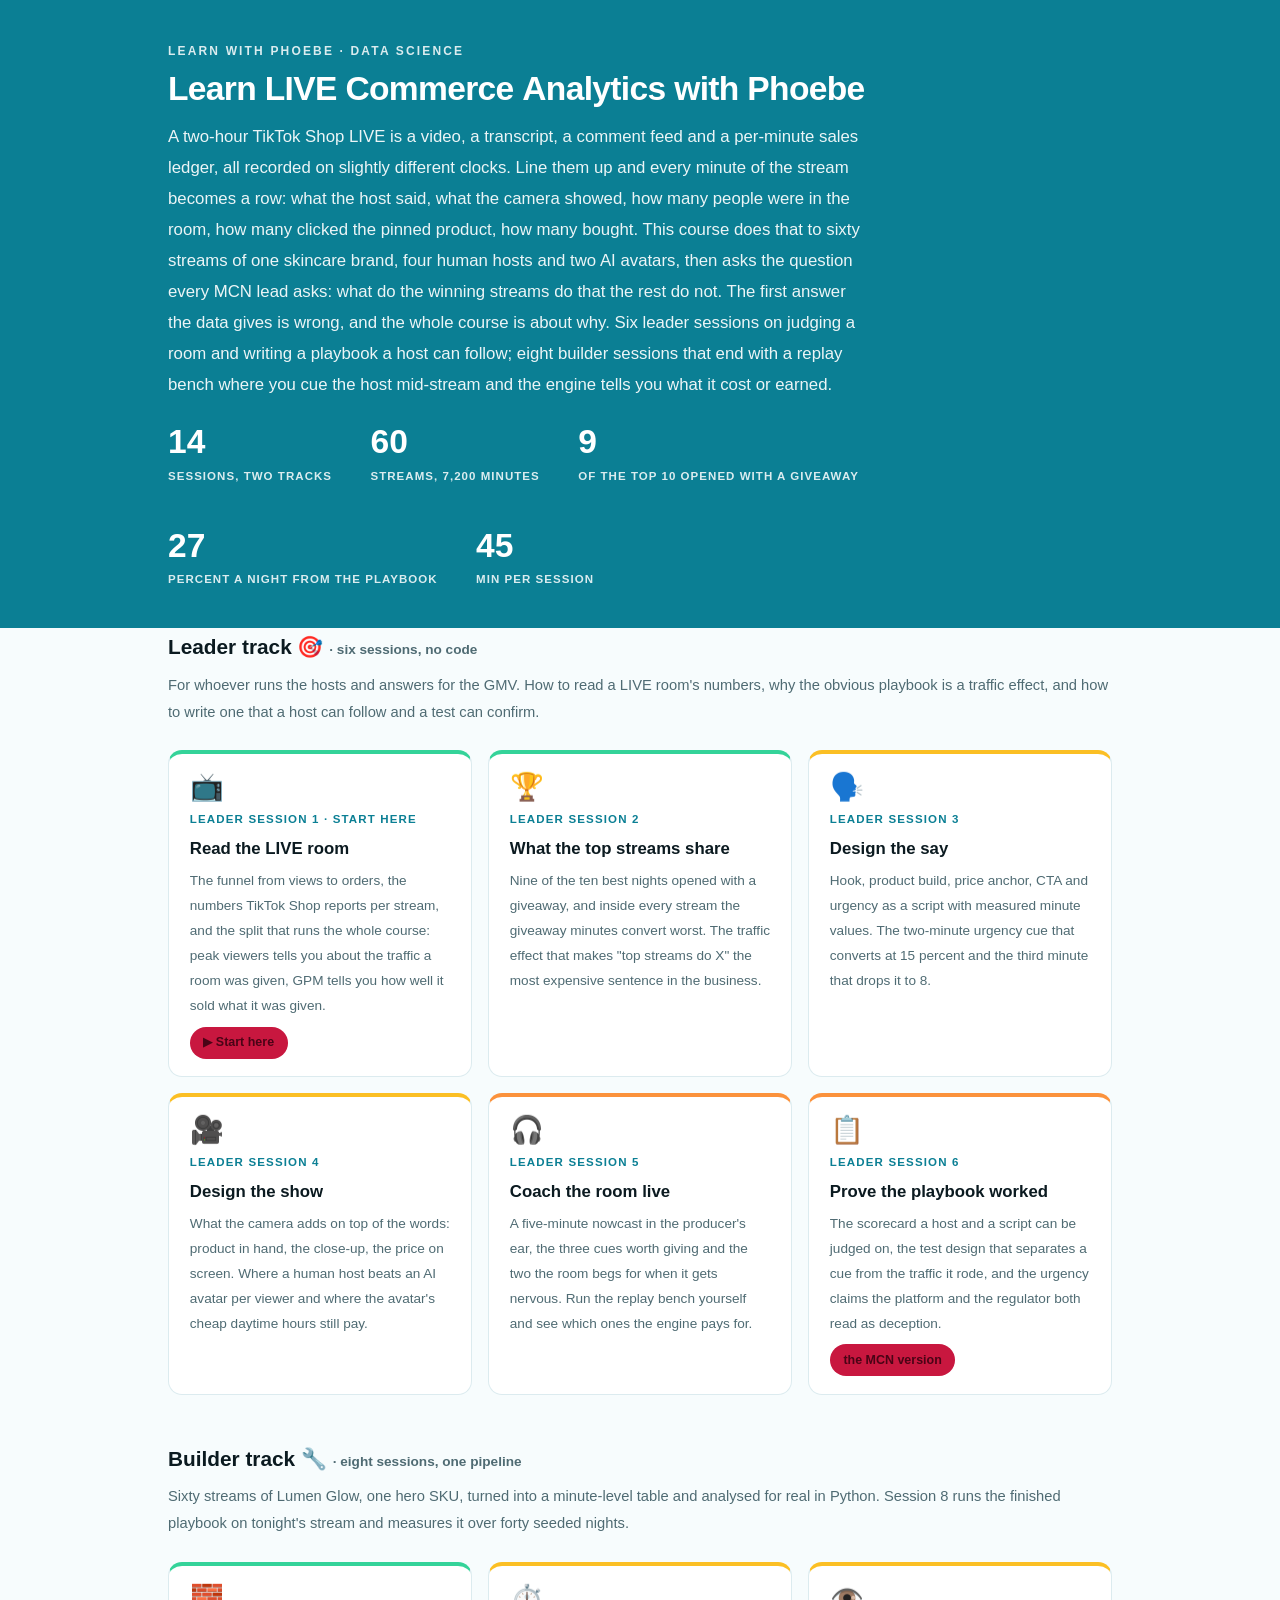
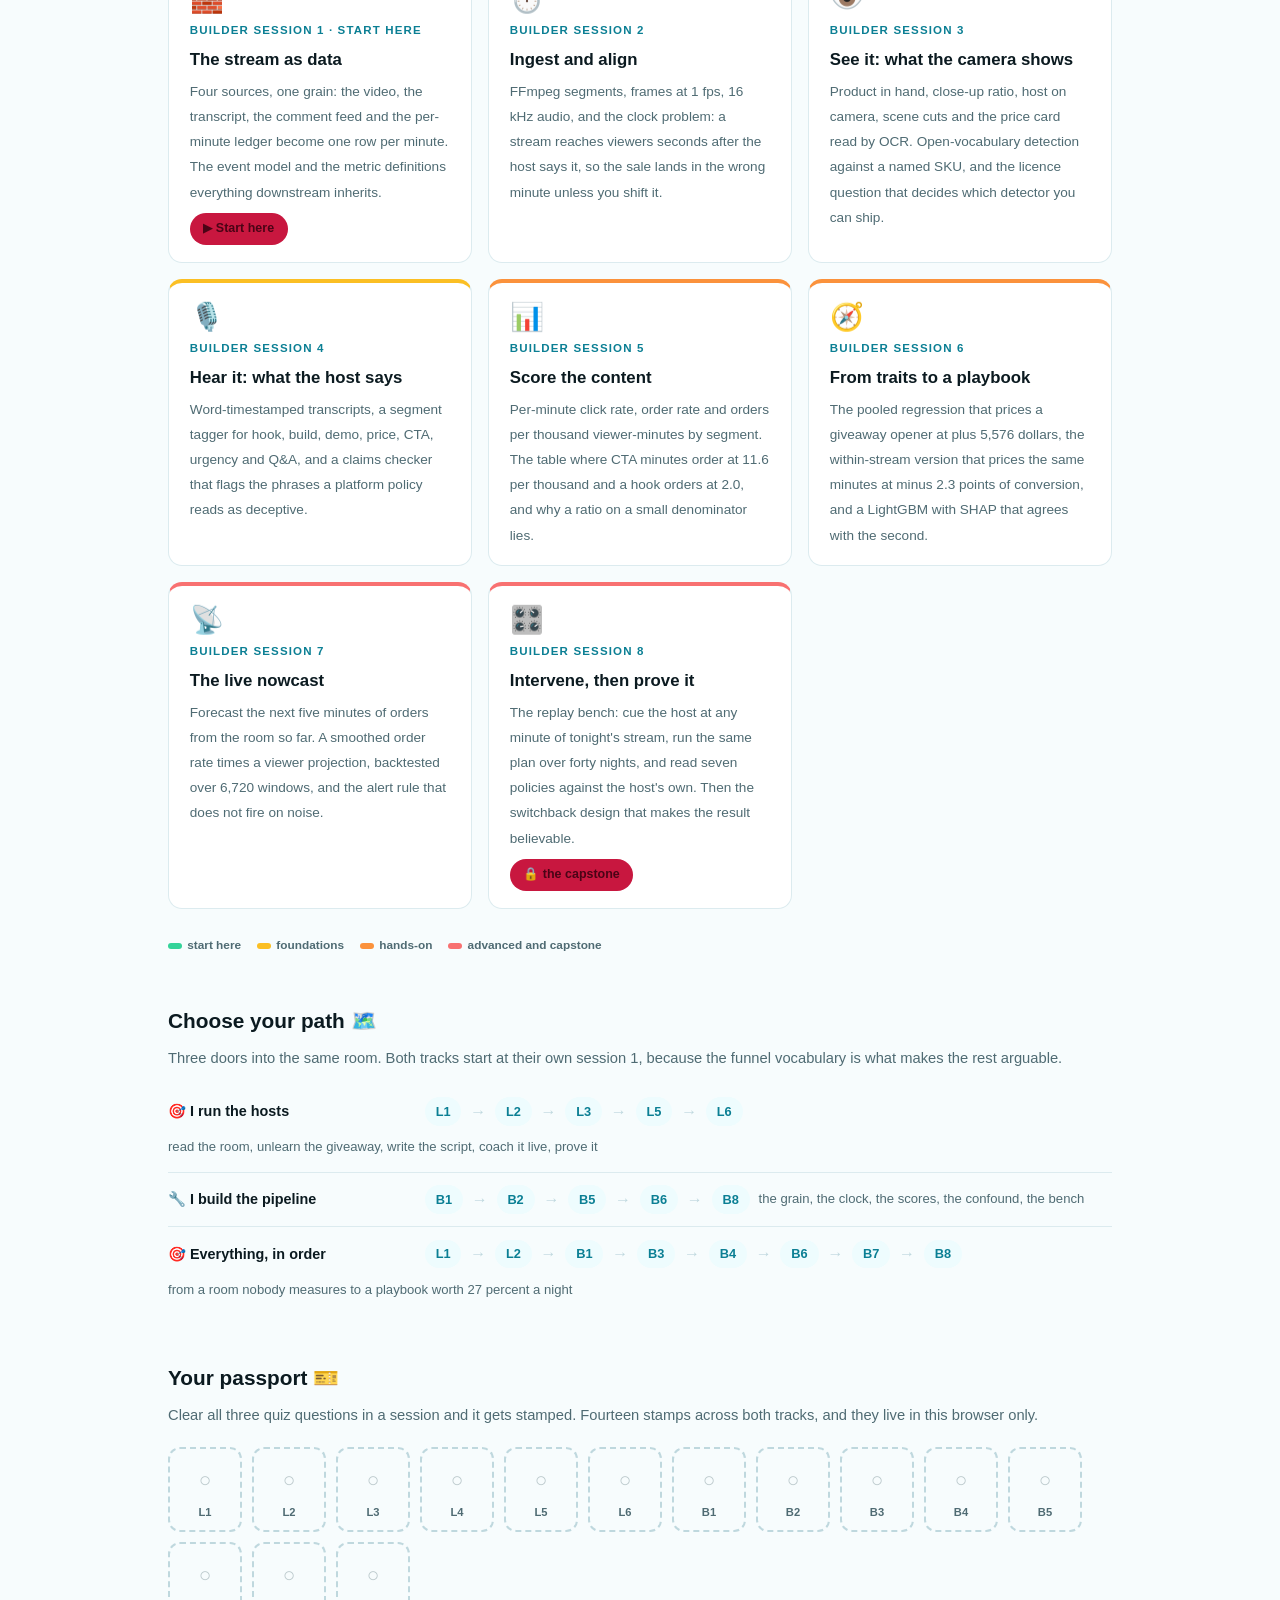
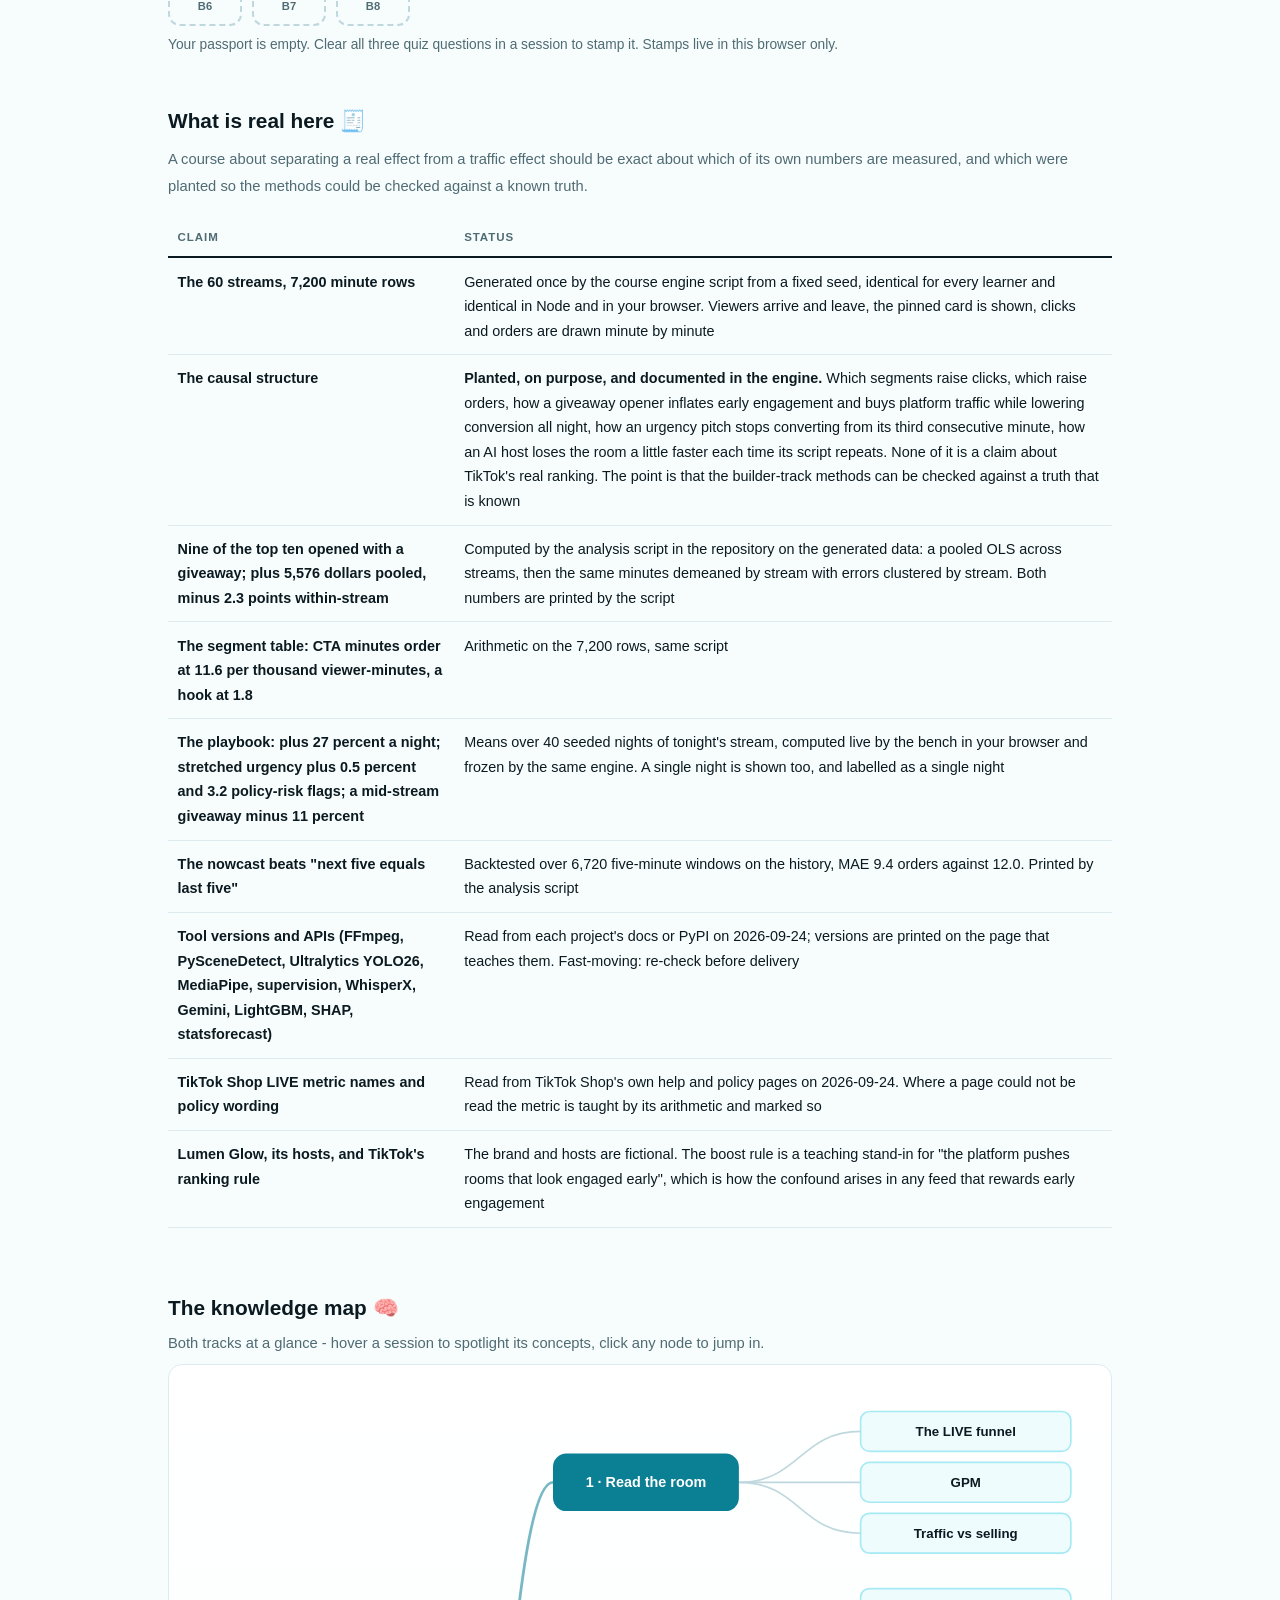
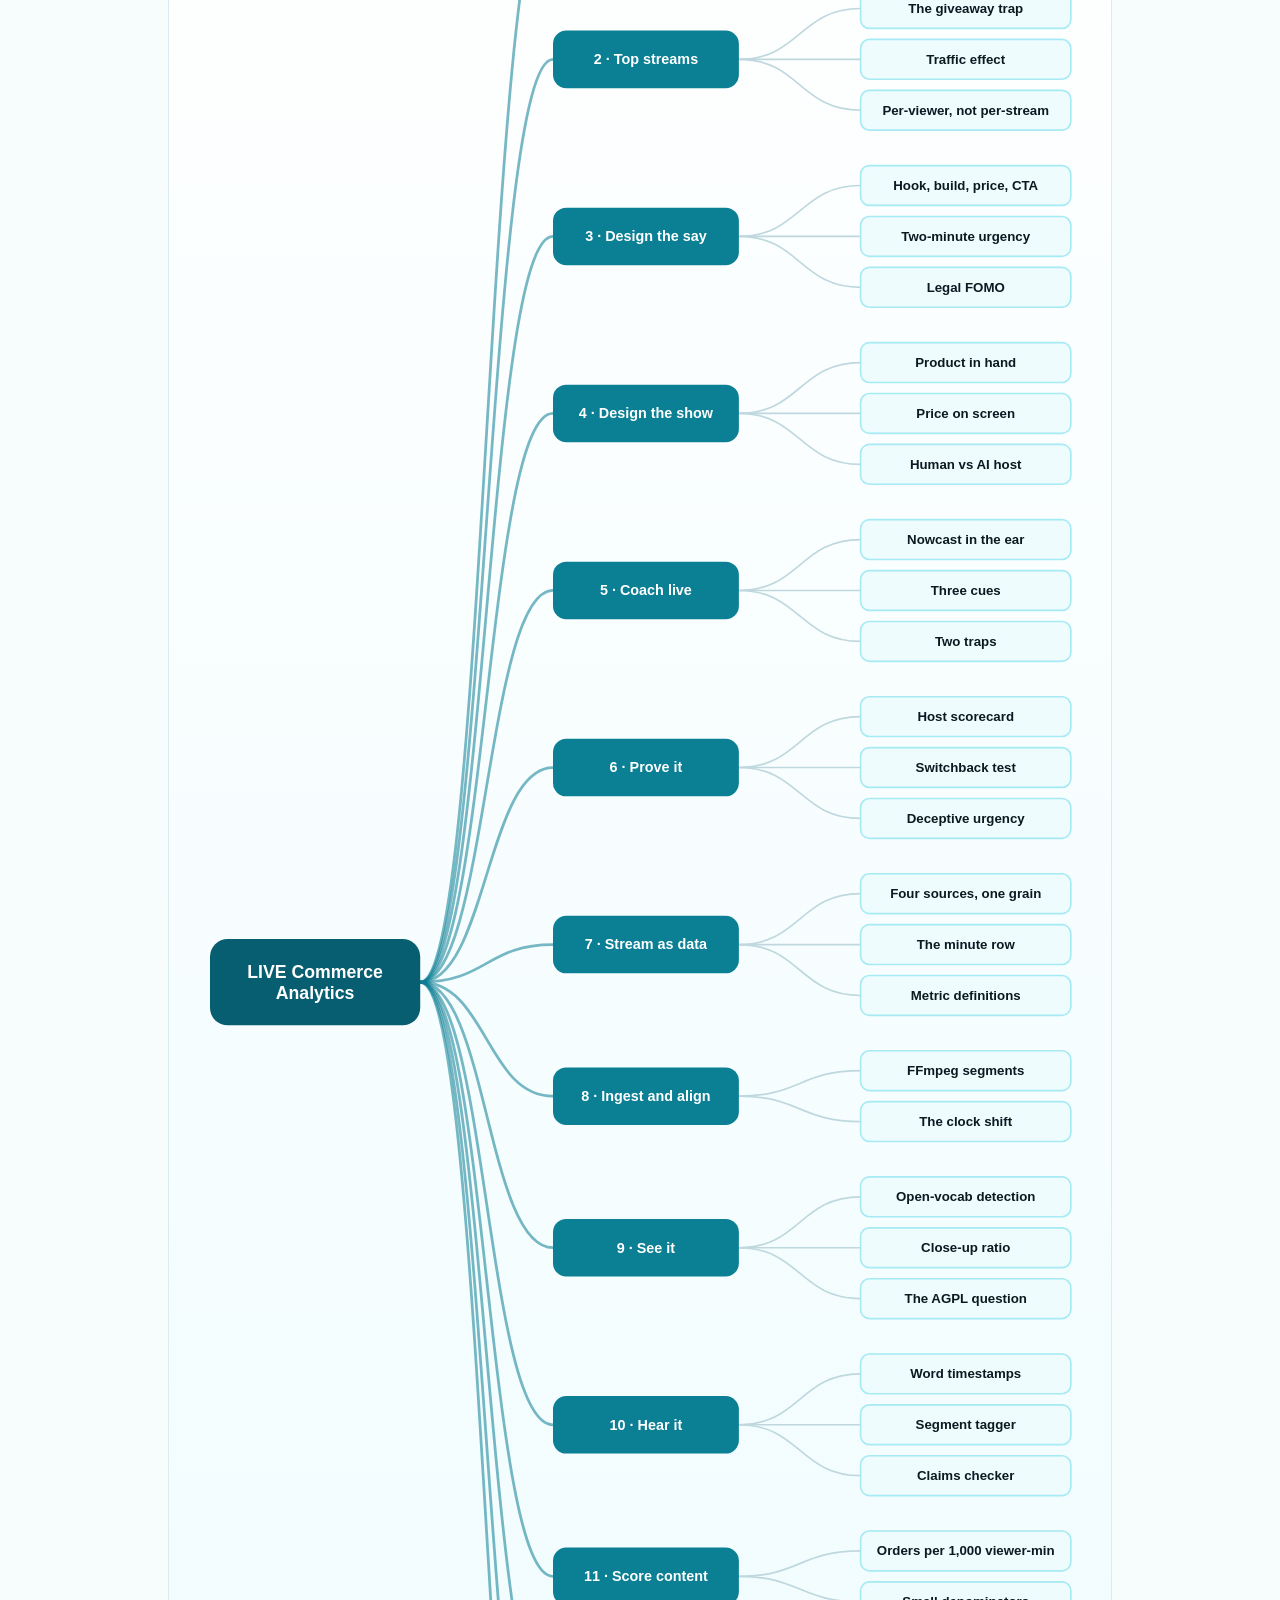
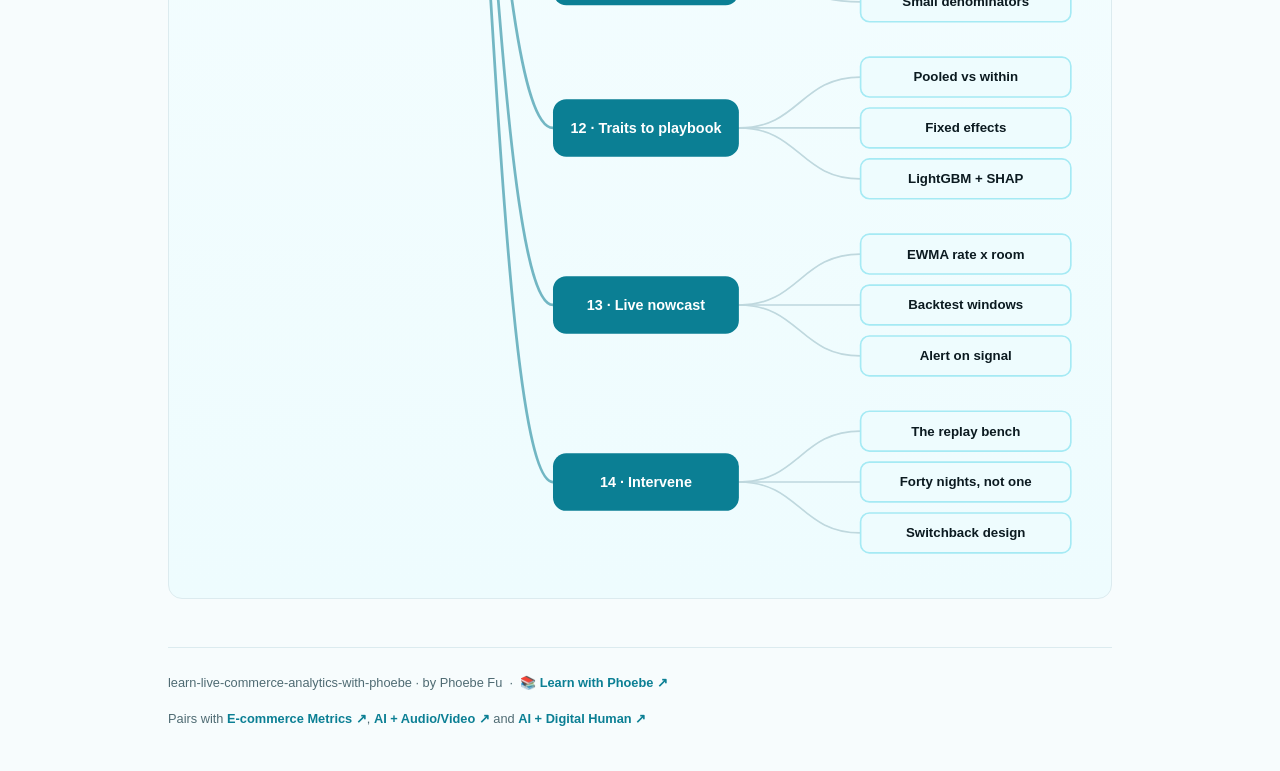
==== commit c51dad98: "Segment table pooled sum-over-sum, not a mean of per-minute ratios analyze.py computed the segment a" ====
--- a/index.html
+++ b/index.html
@@ -174,7 +174,7 @@
         <span class="cicon">📊</span>
         <span class="cnum">Builder session 5</span>
         <h3>Score the content</h3>
-        <p>Per-minute click rate, order rate and orders per thousand viewer-minutes by segment. The table where CTA minutes order at 11.5 per thousand and a hook orders at 1.8, and why a ratio on a small denominator lies.</p>
+        <p>Per-minute click rate, order rate and orders per thousand viewer-minutes by segment. The table where CTA minutes order at 11.6 per thousand and a hook orders at 2.0, and why a ratio on a small denominator lies.</p>
       </a>
       <a class="course-card" href="courses/b6-traits-to-playbook.html" style="--diff:#FB923C">
         <span class="cicon">🧭</span>
@@ -272,7 +272,7 @@
       <tr><td>The 60 streams, 7,200 minute rows</td><td>Generated once by the course engine script from a fixed seed, identical for every learner and identical in Node and in your browser. Viewers arrive and leave, the pinned card is shown, clicks and orders are drawn minute by minute</td></tr>
       <tr><td>The causal structure</td><td><strong>Planted, on purpose, and documented in the engine.</strong> Which segments raise clicks, which raise orders, how a giveaway opener inflates early engagement and buys platform traffic while lowering conversion all night, how an urgency pitch stops converting from its third consecutive minute, how an AI host loses the room a little faster each time its script repeats. None of it is a claim about TikTok's real ranking. The point is that the builder-track methods can be checked against a truth that is known</td></tr>
       <tr><td>Nine of the top ten opened with a giveaway; plus 5,576 dollars pooled, minus 2.3 points within-stream</td><td>Computed by the analysis script in the repository on the generated data: a pooled OLS across streams, then the same minutes demeaned by stream with errors clustered by stream. Both numbers are printed by the script</td></tr>
-      <tr><td>The segment table: CTA minutes order at 11.5 per thousand viewer-minutes, a hook at 1.8</td><td>Arithmetic on the 7,200 rows, same script</td></tr>
+      <tr><td>The segment table: CTA minutes order at 11.6 per thousand viewer-minutes, a hook at 1.8</td><td>Arithmetic on the 7,200 rows, same script</td></tr>
       <tr><td>The playbook: plus 27 percent a night; stretched urgency plus 0.5 percent and 3.2 policy-risk flags; a mid-stream giveaway minus 11 percent</td><td>Means over 40 seeded nights of tonight's stream, computed live by the bench in your browser and frozen by the same engine. A single night is shown too, and labelled as a single night</td></tr>
       <tr><td>The nowcast beats "next five equals last five"</td><td>Backtested over 6,720 five-minute windows on the history, MAE 9.4 orders against 12.0. Printed by the analysis script</td></tr>
       <tr><td>Tool versions and APIs (FFmpeg, PySceneDetect, Ultralytics YOLO26, MediaPipe, supervision, WhisperX, Gemini, LightGBM, SHAP, statsforecast)</td><td>Read from each project's docs or PyPI on 2026-09-24; versions are printed on the page that teaches them. Fast-moving: re-check before delivery</td></tr>
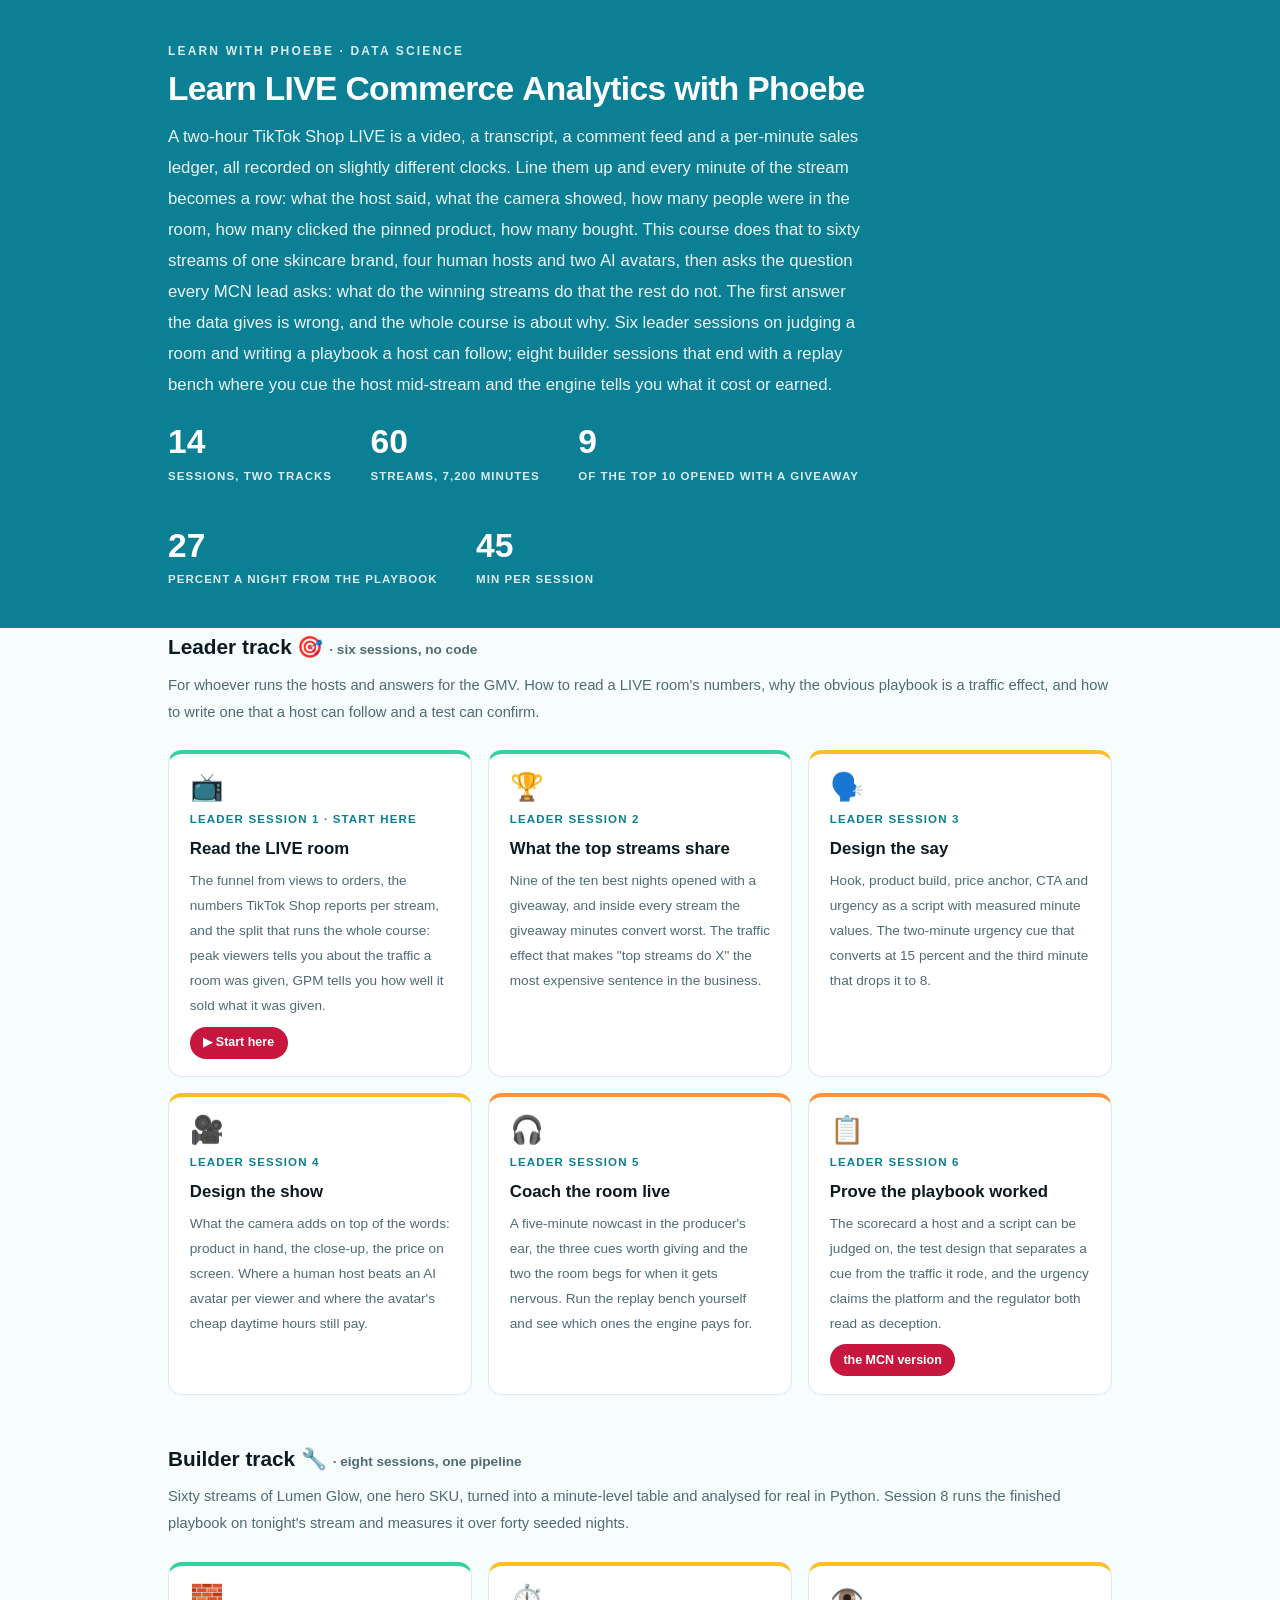
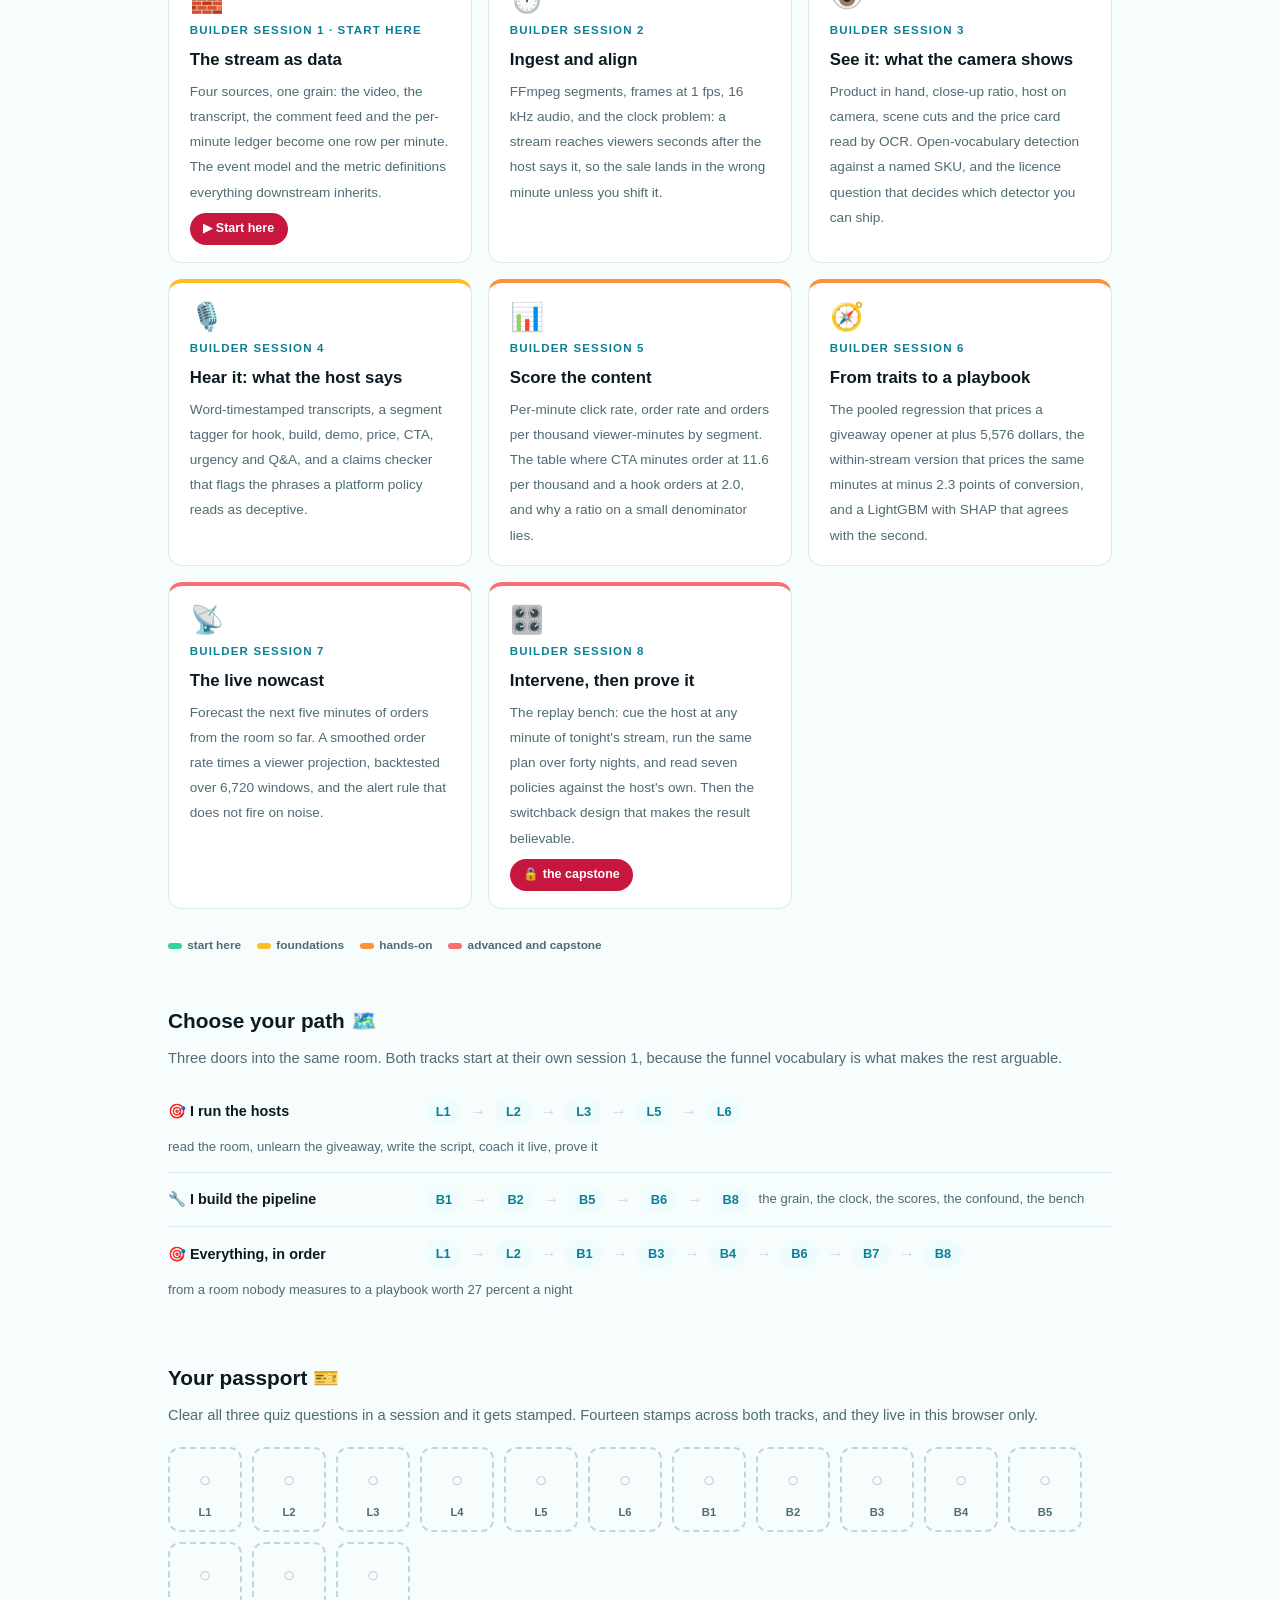
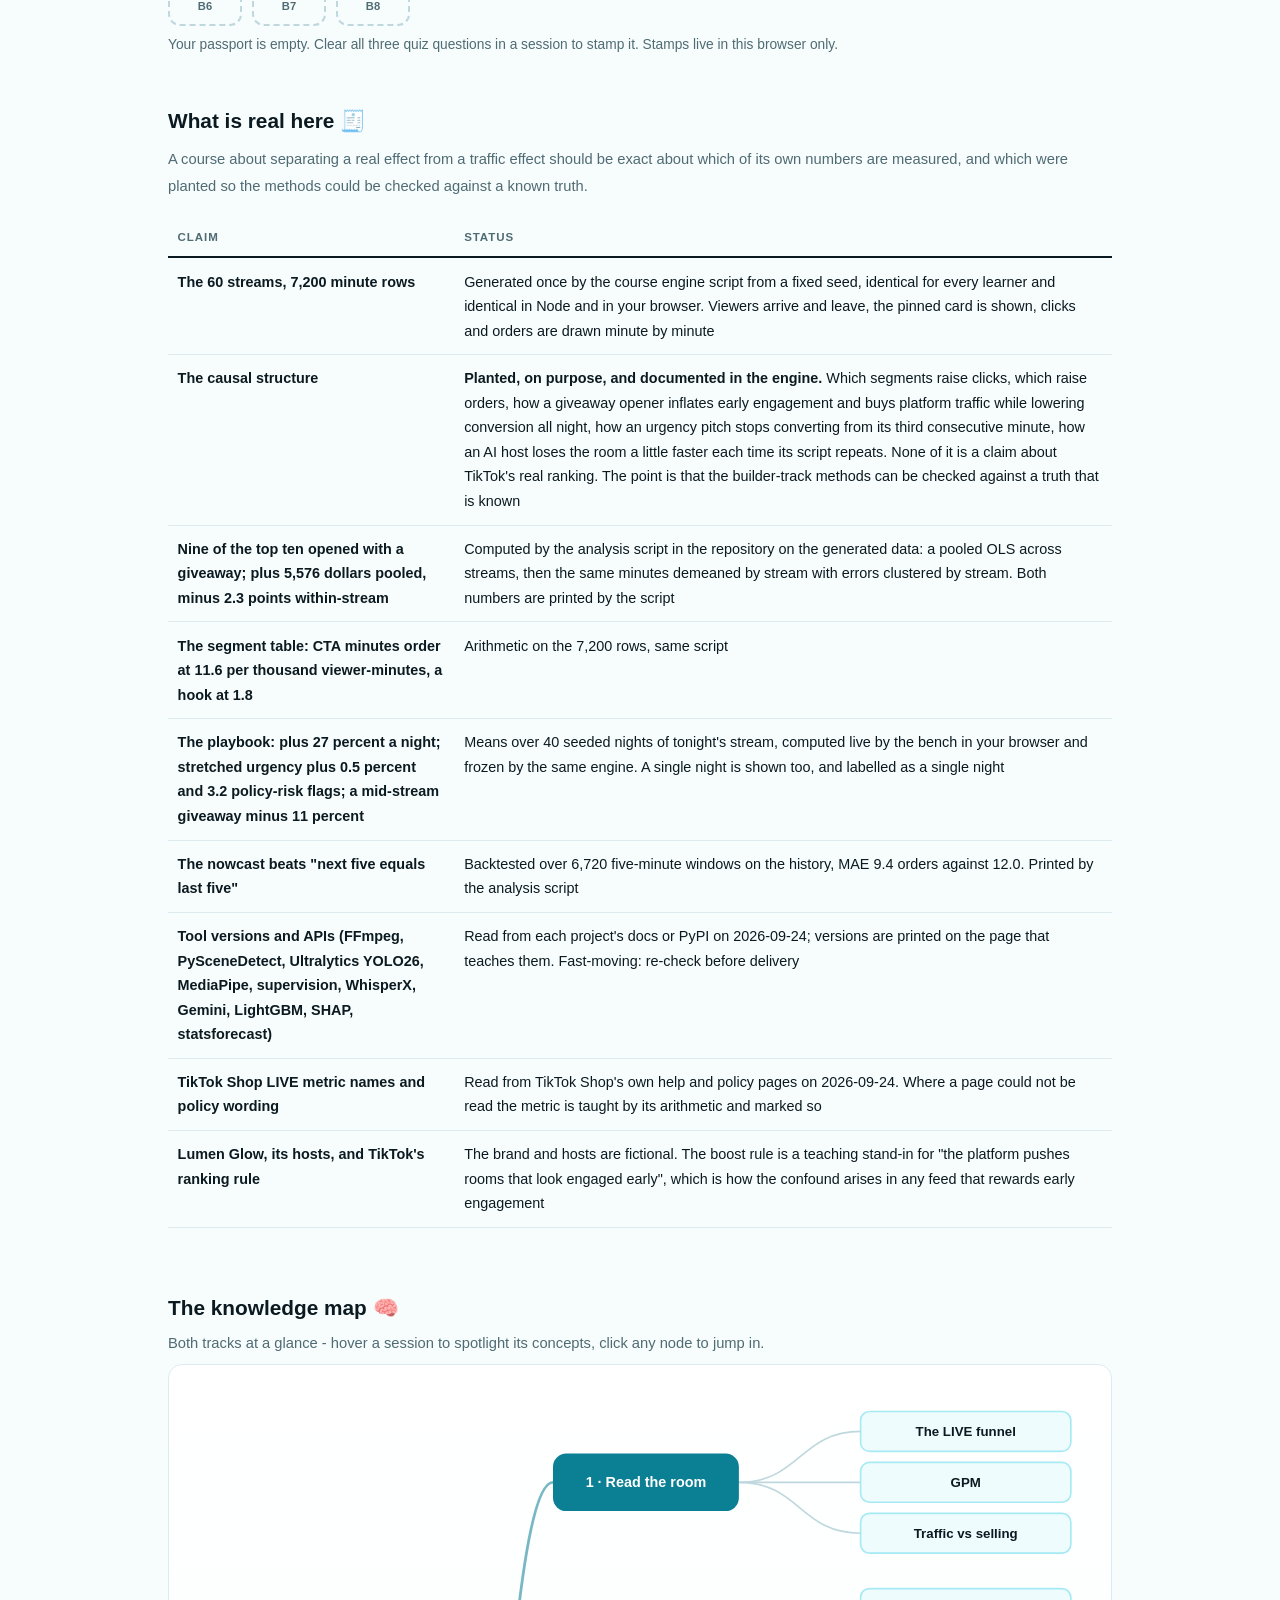
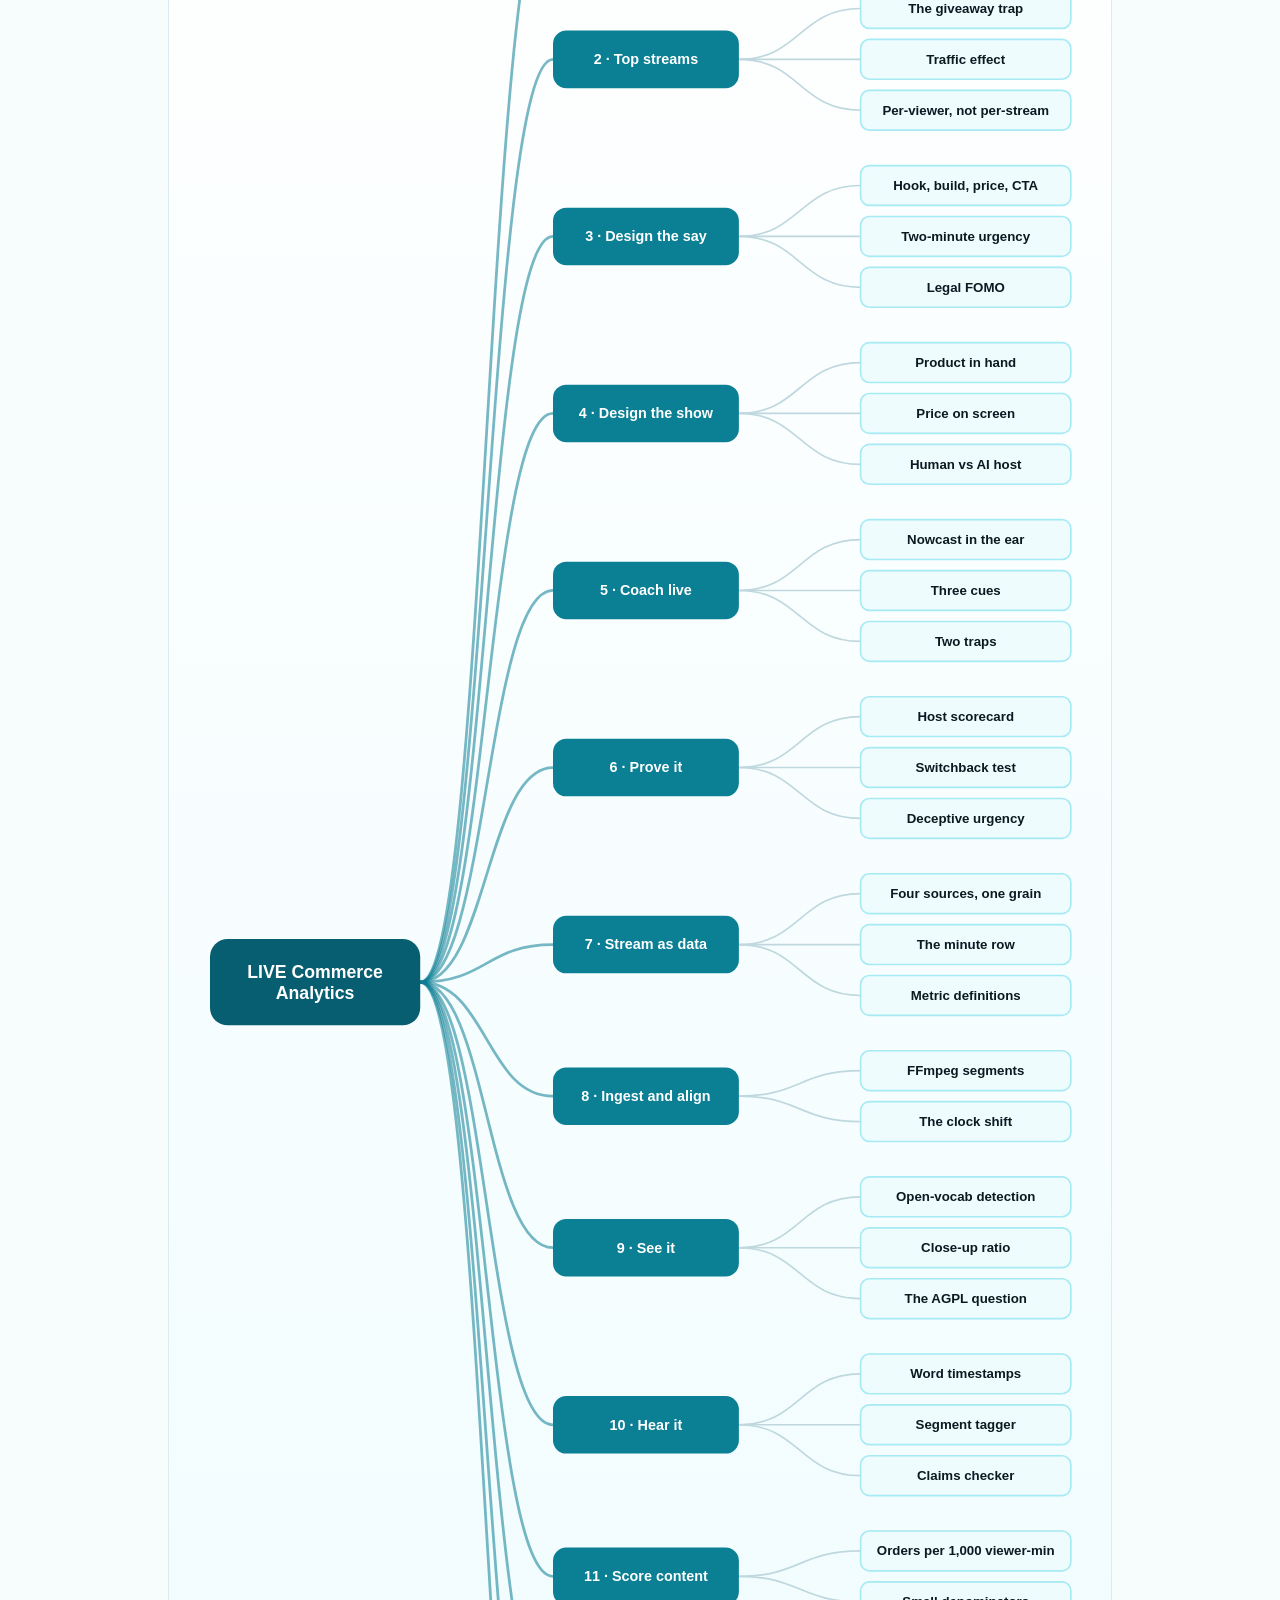
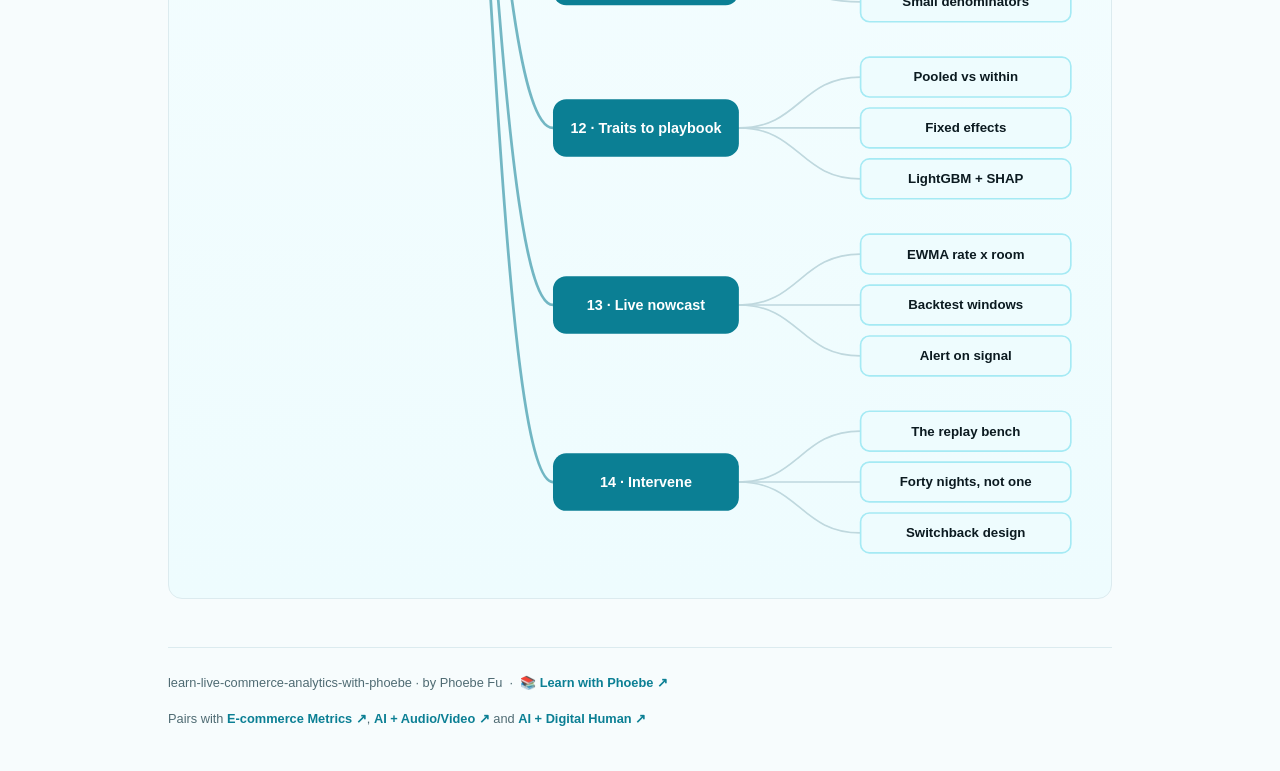
==== commit e895382f: "Fix unreadable pills and labels: white text on the amber fill The "Real world" pill, build-along ste" ====
--- a/index.html
+++ b/index.html
@@ -17,7 +17,7 @@
 <meta name="twitter:image" content="https://phoebefu6.github.io/learn-live-commerce-analytics-with-phoebe/assets/og-cover.png">
 <!-- social:end -->
 <title>Learn LIVE Commerce Analytics with Phoebe</title>
-<link rel="stylesheet" href="assets/style.css?v=1">
+<link rel="stylesheet" href="assets/style.css?v=6">
 <style>
 
   .stats-row { display: flex; gap: 2.4rem; margin-top: 1.5rem; flex-wrap: wrap; }
--- a/assets/style.css
+++ b/assets/style.css
@@ -86,8 +86,9 @@
   border-bottom: 1px solid var(--hairline);
   padding: .55rem 0;
 }
-.toolbar .wrap { display: flex; align-items: center; gap: .6rem; }
-.toolbar .crumb { font-size: .8rem; color: var(--muted); font-weight: 600; margin-right: auto; }
+.toolbar .wrap { display: flex; align-items: center; gap: .5rem; flex-wrap: nowrap; }
+.toolbar .crumb { font-size: .8rem; color: var(--muted); font-weight: 600; margin-right: auto; min-width: 0; white-space: nowrap; overflow: hidden; text-overflow: ellipsis; }
+.toolbar .btn { white-space: nowrap; flex: none; padding: .38rem .8rem; font-size: .78rem; line-height: 1.2; }
 .toolbar .crumb a { color: var(--indigo); text-decoration: none; }
 .btn {
   border: 1px solid var(--hairline);
@@ -207,7 +208,7 @@
 .pill.solid { background: var(--indigo); color: #fff; }
 .pill.light { background: var(--indigo-50); color: var(--indigo); }
 .pill.inkpill { background: var(--ink); color: #fff; }
-.pill.amber, .pill.peach { background: var(--amber); color: var(--amber-ink); }
+.pill.amber, .pill.peach { background: var(--amber); color: #fff; }
 .pill.bare { color: var(--faint); }
 
 /* ---------- 4D grid ---------- */
@@ -265,7 +266,7 @@
   padding: .15rem .7rem;
 }
 .prompt-box.bad .label { background: var(--faint); color: var(--ink); }
-.prompt-box.good .label { background: var(--amber); color: var(--amber-ink); }
+.prompt-box.good .label { background: var(--amber); color: #fff; }
 .copy-btn {
   position: absolute;
   top: .7rem;
@@ -282,16 +283,20 @@
   transition: background .15s ease;
 }
 .copy-btn:hover { background: rgba(255,255,255,.22); }
-.copy-btn.copied { background: var(--amber); border-color: var(--amber); color: var(--amber-ink); }
+.copy-btn.copied { background: var(--amber); border-color: var(--amber); color: #fff; }
 
 /* ---------- demo steps ---------- */
 .steps { counter-reset: step; margin: .6rem 0 1rem; }
 .step {
-  display: flex;
-  gap: .9rem;
+  display: grid;
+  grid-template-columns: max-content minmax(0, 1fr);
+  column-gap: .9rem;
+  row-gap: .2rem;
   padding: .85rem 0;
   border-bottom: .5px solid var(--hairline);
 }
+.step > * { grid-column: 2; min-width: 0; }
+.step > .prompt-box { margin: .8rem 0 .4rem; }
 .step:last-child { border-bottom: none; }
 .step::before {
   counter-increment: step;
@@ -330,7 +335,7 @@
 .callout.example .ex-pill {
   display: inline-block;
   background: var(--amber);
-  color: var(--amber-ink);
+  color: #fff;
   border-radius: 999px;
   padding: .15rem .7rem;
   font-size: .68rem;
@@ -672,7 +677,7 @@
   font-family: inherit; transition: all .14s ease; white-space: nowrap;
 }
 .sql-btn:hover { background: rgba(255,255,255,.2); }
-.sql-btn.sql-run { background: var(--amber); color: var(--amber-ink); border-color: var(--amber); }
+.sql-btn.sql-run { background: var(--amber); color: #fff; border-color: var(--amber); }
 .sql-btn.sql-run:hover { filter: brightness(1.05); }
 .sql-label {
   display: block;
@@ -723,6 +728,9 @@
 
 
 @media (max-width: 640px) {
+  table.clean { display: block; overflow-x: auto; -webkit-overflow-scrolling: touch; }
+  .lb, .lb-panel, .lb-chart, .lb-stats, .lb-ctl, .lb-forty { min-width: 0; max-width: 100%; }
+  .lb-chart svg { max-width: 100%; }
   
   
 }
@@ -795,7 +803,9 @@
   /* 44px tap targets */
   details.card summary { min-height: 44px; }
   .qopt { min-height: 44px; display: flex; align-items: center; padding: .7rem .9rem; }
-  .toolbar .btn, .pagefoot a { min-height: 44px; display: inline-flex; align-items: center; }
+  .toolbar .btn, .pagefoot a { min-height: 44px; display: inline-flex; align-items: center; justify-content: center; }
+  .toolbar .crumb, .toolbar #zoom-toggle { display: none; }   /* the journey strip names the session; projector zoom is a desk feature */
+  .toolbar .btn { flex: 1 1 0; padding: .3rem .4rem; font-size: .72rem; }
 }
 
 @media (max-width: 640px) {
@@ -923,7 +933,7 @@
   z-index: 2;
 }
 .hs-pin:hover { transform: translate(-50%, -50%) scale(1.18); }
-.hs-pin.on { background: var(--amber); color: var(--amber-ink); }
+.hs-pin.on { background: var(--amber); color: #fff; }
 .hs-pin::before {
   content: ""; position: absolute; inset: -7px; border-radius: 999px;
   border: 2px solid var(--indigo); opacity: 0;
@@ -1069,7 +1079,7 @@
   padding: 4px 11px; border-radius: 999px;
   background: rgba(255,255,255,.15);
 }
-.stakes-read .sk-delta.good { background: var(--amber); color: var(--amber-ink); }
+.stakes-read .sk-delta.good { background: var(--amber); color: #fff; }
 .stakes-read .sk-delta.bad { background: #FCA5A5; color: #7f1d1d; }
 
 /* --- 6. scorecard: halfway self-grade ------------------ */
@@ -1105,7 +1115,7 @@
   background: var(--indigo-50); color: var(--indigo-deep);
   border: 1px solid var(--indigo-soft); cursor: default;
 }
-.pp-pill.full { background: var(--amber); color: var(--amber-ink); border-color: var(--amber); }
+.pp-pill.full { background: var(--amber); color: #fff; border-color: var(--amber); }
 .pp-strip { display: flex; gap: 10px; flex-wrap: wrap; margin: 18px 0 6px; }
 .pp-stamp {
   display: flex; flex-direction: column; align-items: center; gap: 6px;
@@ -1132,7 +1142,7 @@
   display: inline-block; margin-bottom: 7px;
   font: 800 0.68rem Inter, sans-serif; letter-spacing: .07em;
   text-transform: uppercase; padding: 3px 10px; border-radius: 999px;
-  background: var(--amber); color: var(--amber-ink);
+  background: var(--amber); color: #fff;
 }
 
 /* --- mobile floor (desktop is the product) ------------- */
@@ -1180,7 +1190,7 @@
 .dh-cell { font: 700 0.66rem ui-monospace, Menlo, monospace; padding: 3px 6px; border-radius: 5px;
   background: var(--indigo-50); color: var(--indigo-deep); transition: all .1s linear; }
 .dh-cell.rest { background: var(--paper); color: var(--faint); }
-.dh-cell.now { background: var(--amber); color: var(--amber-ink); transform: scale(1.18); }
+.dh-cell.now { background: var(--amber); color: #fff; transform: scale(1.18); }
 .dh-panel { border: 1px solid var(--hairline); border-radius: var(--radius); background: #fff; overflow: hidden; }
 .dh-phead { display: flex; align-items: center; gap: 10px; flex-wrap: wrap;
   padding: 13px 16px; background: var(--indigo-50); border-bottom: 1px solid var(--hairline); }
@@ -1458,7 +1468,7 @@
   cursor: help; border: 1px solid transparent;
 }
 .mb-c-quiet  { background: var(--indigo-50); color: var(--muted); border-color: var(--hairline); }
-.mb-c-false  { background: var(--amber); color: var(--amber-ink); }
+.mb-c-false  { background: var(--amber); color: #fff; }
 .mb-c-caught { background: var(--indigo); color: #fff; }
 .mb-c-missed { background: #991B1B; color: #FEF2F2; }
 
